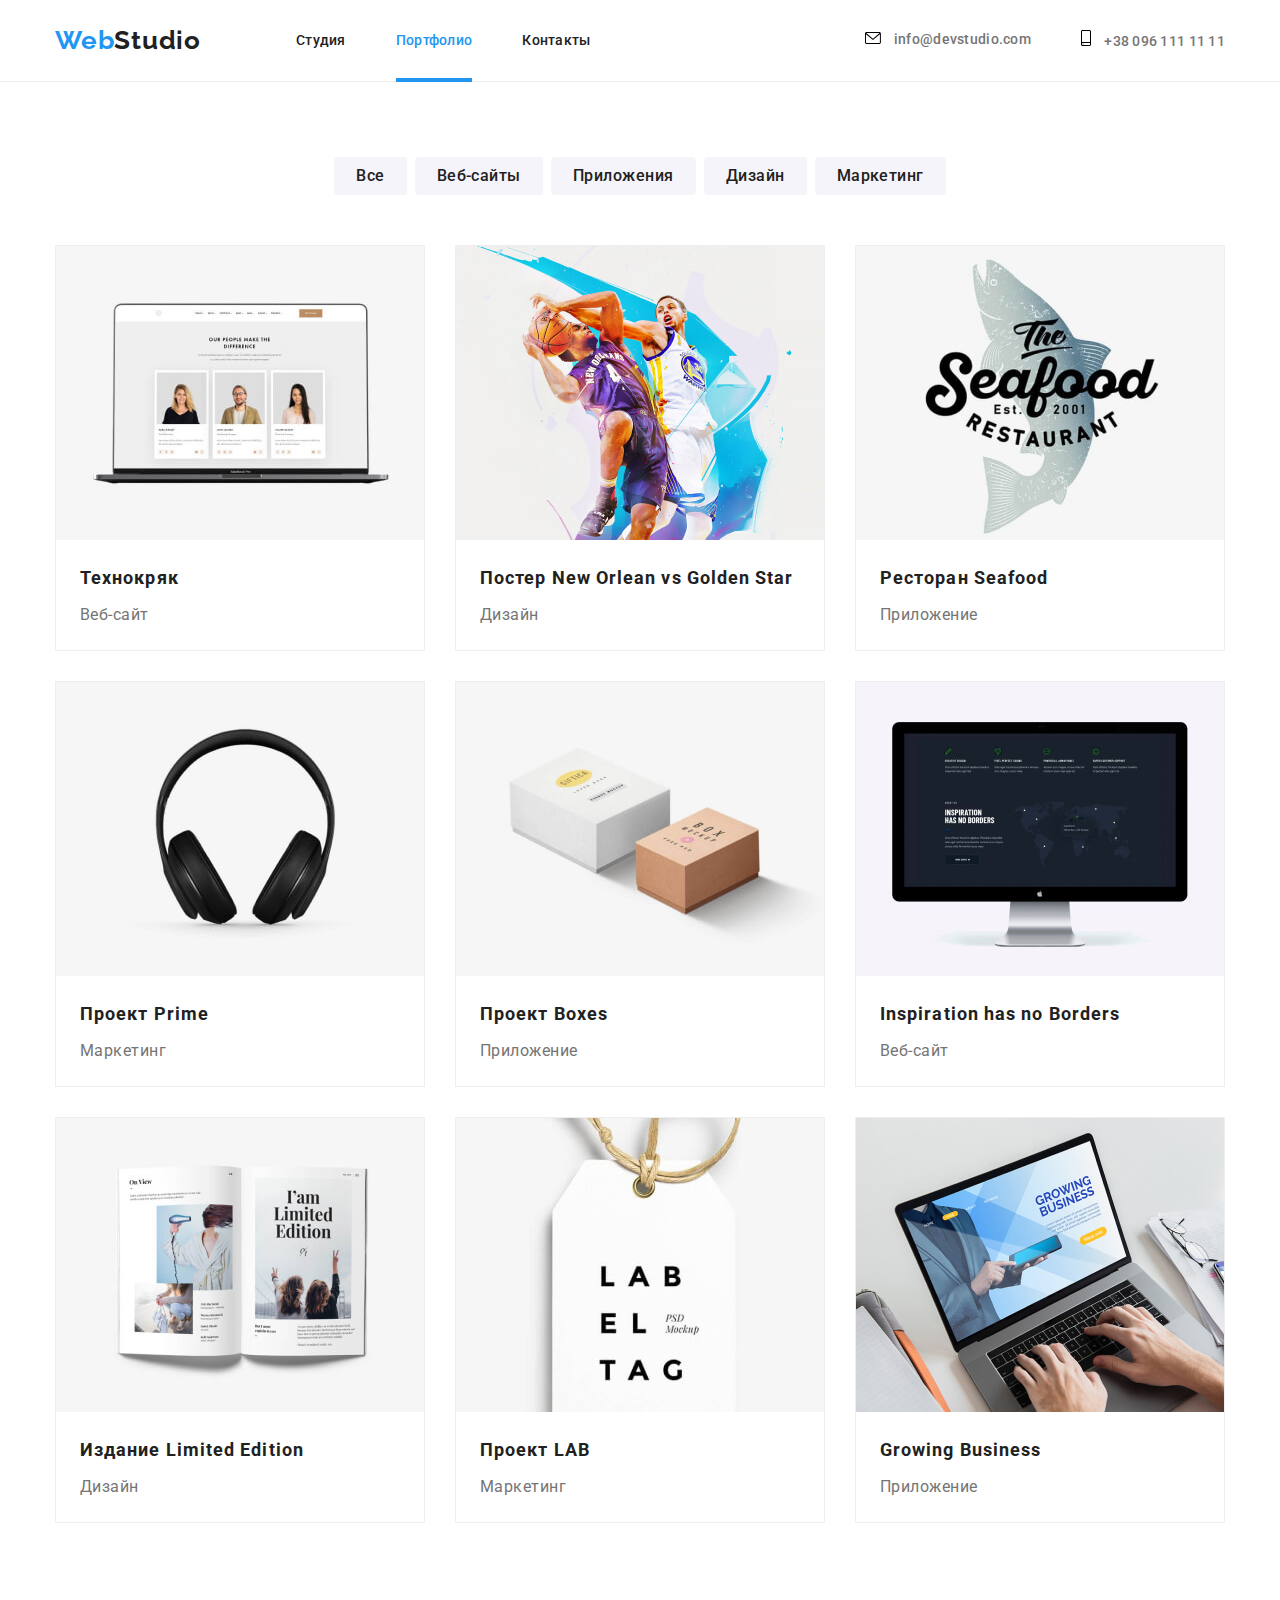
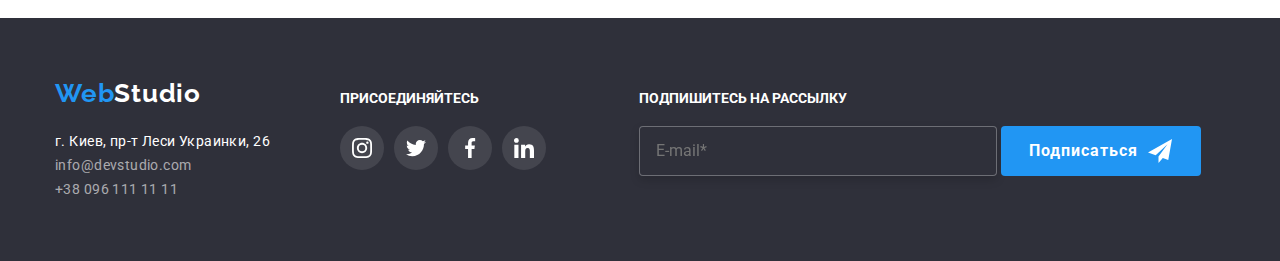
==== portfolio.html @ bbb9973c "addes all fils" ====
<!DOCTYPE html>
<html lang="ru">
  <head>
    <meta charset="UTF-8" />
    <meta name="viewport" content="width=device-width, initial-scale=1.0" />
    <title>Портфолио</title>
    <link
      rel="stylesheet"
      href="https://cdnjs.cloudflare.com/ajax/libs/modern-normalize/1.0.0/modern-normalize.css"
    />
    <link
      href="https://fonts.googleapis.com/css2?family=Raleway:wght@700&family=Roboto:wght@400;500;700;900&display=swap"
      rel="stylesheet"
    />
    <link rel="stylesheet" href="./css/portfolio.min.css" />
  </head>
  <body>
    <!-- HEADER -->
    <header class="header">
      <div class="container">
        <nav class="navigation">
          <a
            class="logo-link link"
            href="./index.html"
            aria-label="логотип WebStudio"
          >
            <span class="logo-accent-color">Web</span>Studio
          </a>
          <ul class="nav-list list">
            <li class="nav-list-items">
              <a class="nav-list-link link" href="./index.html">Студия</a>
            </li>
            <li class="nav-list-items">
              <a
                class="nav-list-link link indicator-page"
                href="./portfolio.html"
                >Портфолио</a
              >
            </li>
            <li class="nav-list-items">
              <a class="nav-list-link link" href="">Контакты</a>
            </li>
          </ul>
        </nav>
        <address class="address">
          <ul class="header-address list">
            <li class="header-address-items">
              <a
                class="header-address-link link"
                href="mailto:info@devstudio.com"
              >
                <svg class="address-icon-mail">
                  <use href="./images/sprite.svg#icon-envelope"></use>
                </svg>
                info@devstudio.com</a
              >
            </li>
            <li class="header-address-items">
              <a class="header-address-link link" href="tel:+380961111111">
                <svg class="address-icon-phone">
                  <use href="./images/sprite.svg#icon-smartphone"></use>
                </svg>
                +38 096 111 11 11</a
              >
            </li>
          </ul>
        </address>
      </div>
    </header>
    <main>
      <!--PORTFOLIO  -->
      <section class="portfolio">
        <div class="container">
          <h1 hidden>Портфолио</h1>
          <!-- LIST BUTTON -->
          <ul class="button-list">
            <li class="button-list-item list">
              <button type="button" class="portfolio-button">Все</button>
            </li>
            <li class="button-list-item list">
              <button type="button" class="portfolio-button">Веб-сайты</button>
            </li>
            <li class="button-list-item list">
              <button type="button" class="portfolio-button">Приложения</button>
            </li>
            <li class="button-list-item list">
              <button type="button" class="portfolio-button">Дизайн</button>
            </li>
            <li class="button-list-item list">
              <button type="button" class="portfolio-button">Маркетинг</button>
            </li>
          </ul>
          <!--PORTFOLIO LIST-->
          <ul class="portfolio-list">
            <li class="portfolio-list-item list">
              <a class="portfolio-list-link link" href="">
                <div class="portfolio-list-wrapper">
                  <img
                    class="portfolio-list-img"
                    src="./images/imeges-portfolio/techno-crack.jpg"
                    alt="Логотип Технокряк"
                    width="370"
                    height="294"
                  />
                  <div class="portfolio-list-overlay">
                    <p class="portfolio-list-overlay-text">
                      Технокряк это современная площадка распространения
                      коронавируса. Компании используют эту платформу для
                      цифрового шпионажа и атак на защищённые сервера
                      конкурентов.
                    </p>
                  </div>
                </div>
                <p class="portfolio-list-name">Технокряк</p>
                <p class="portfolio-list-discription">Веб-сайт</p>
              </a>
            </li>
            <li class="portfolio-list-item list">
              <a class="portfolio-list-link link" href="">
                <div class="portfolio-list-wrapper">
                  <img class="portfolio-list-img" 
                   src="./images/imeges-portfolio/poster-competition.jpg" 
                   alt="Дизайн логотипа соревнований"
                   width="370" height="294" 
                  />
                  <div class="portfolio-list-overlay">
                    <p class="portfolio-list-overlay-text">
                      Технокряк это современная площадка распространения
                      коронавируса. Компании используют эту платформу для
                      цифрового шпионажа и атак на защищённые сервера
                      конкурентов.
                    </p>
                  </div>
                </div>
                <p class="portfolio-list-name">
                  Постер <span lang="en">New Orlean vs Golden Star</span>
                </p>
                <p class="portfolio-list-discription">Дизайн</p>
              </a>
            </li>
            <li class="portfolio-list-item list">
              <a class="portfolio-list-link link" href="">
                <div class="portfolio-list-wrapper">
                <img 
                  class="portfolio-list-img" 
                  src="./images/imeges-portfolio/seafood-restaurant.jpg" 
                  alt="Логотип ресторана" 
                  width="370" height="294" 
                />
                  <div class="portfolio-list-overlay">
                    <p class="portfolio-list-overlay-text">
                      Технокряк это современная площадка распространения
                      коронавируса. Компании используют эту платформу для
                      цифрового шпионажа и атак на защищённые сервера
                      конкурентов.
                    </p>
                  </div>
                </div>
                <p class="portfolio-list-name">
                  Ресторан <span lang="en">Seafood</span>
                </p>
                <p class="portfolio-list-discription">Приложение</p>
              </a>
            </li>
            <li class="portfolio-list-item list">
              <a class="portfolio-list-link link" href="">
                <div class="portfolio-list-wrapper">
                  <img 
                    class="portfolio-list-img" 
                    src="./images/imeges-portfolio/prime-project.jpg" 
                    alt="Логотип проекта" 
                    width="370" height="294" 
                  />
                  <div class="portfolio-list-overlay">
                    <p class="portfolio-list-overlay-text">
                      Технокряк это современная площадка распространения
                      коронавируса. Компании используют эту платформу для
                      цифрового шпионажа и атак на защищённые сервера
                      конкурентов.
                    </p>
                  </div>
                </div>
                <p class="portfolio-list-name">
                  Проект <span lang="en">Prime</span>
                </p>
                <p class="portfolio-list-discription">Маркетинг</p>
              </a>
            </li>
            <li class="portfolio-list-item list">
              <a class="portfolio-list-link link" href="">
                <div class="portfolio-list-wrapper">
                  <img 
                    class="portfolio-list-img" 
                    src="./images/imeges-portfolio/boxes-project.jpg" 
                    alt="Логотип проекта" 
                    width="370"
                    height="294" 
                  />
                  <div class="portfolio-list-overlay">
                    <p class="portfolio-list-overlay-text">
                      Технокряк это современная площадка распространения
                      коронавируса. Компании используют эту платформу для
                      цифрового шпионажа и атак на защищённые сервера
                      конкурентов.
                    </p>
                  </div>
                </div>
                <p class="portfolio-list-name">
                  Проект <span lang="en">Boxes</span>
                </p>
                <p class="portfolio-list-discription">Приложение</p>
              </a>
            </li>
            <li class="portfolio-list-item list">
              <a class="portfolio-list-link link" href="">
                <div class="portfolio-list-wrapper">
                <img class="portfolio-list-img" src="./images/imeges-portfolio/inspiration-has-no-borders.jpg" alt="Скриншот сайта"
                  width="370" height="294" />
                  <div class="portfolio-list-overlay">
                    <p class="portfolio-list-overlay-text">
                      Технокряк это современная площадка распространения
                      коронавируса. Компании используют эту платформу для
                      цифрового шпионажа и атак на защищённые сервера
                      конкурентов.
                    </p>
                  </div>
                </div>

                <p class="portfolio-list-name" lang="en">
                  Inspiration has no Borders
                </p>
                <p class="portfolio-list-discription">Веб-сайт</p>
              </a>
            </li>
            <li class="portfolio-list-item list">
              <a class="portfolio-list-link link" href=""
                >
                <div class="portfolio-list-wrapper">
                <img class="portfolio-list-img" src="./images/imeges-portfolio/edition.jpg" alt="Фотография журнала" width="370"
                  height="294" />
                  <div class="portfolio-list-overlay">
                    <p class="portfolio-list-overlay-text">
                      Технокряк это современная площадка распространения
                      коронавируса. Компании используют эту платформу для
                      цифрового шпионажа и атак на защищённые сервера
                      конкурентов.
                    </p>
                  </div>
                </div>

                <p class="portfolio-list-name">
                  Издание <span lang="en">Limited Edition</span>
                </p>
                <p class="portfolio-list-discription">Дизайн</p>
              </a>
            </li>
            <li class="portfolio-list-item list">
              <a class="portfolio-list-link link" href="">
                <div class="portfolio-list-wrapper">
                <img class="portfolio-list-img" src="./images/imeges-portfolio/lab-project.jpg" alt="Логотип проекта" width="370"
                  height="294" />
                  <div class="portfolio-list-overlay">
                    <p class="portfolio-list-overlay-text">
                      Технокряк это современная площадка распространения
                      коронавируса. Компании используют эту платформу для
                      цифрового шпионажа и атак на защищённые сервера
                      конкурентов.
                    </p>
                  </div>
                </div>

                <p class="portfolio-list-name">
                  Проект <span lang="en">LAB</span>
                </p>
                <p class="portfolio-list-discription">Маркетинг</p>
              </a>
            </li>
            <li class="portfolio-list-item list">
              <a class="portfolio-list-link link" href="" >
                <div class="portfolio-list-wrapper">
                  <img 
                    class="portfolio-list-img" 
                    src="./images/imeges-portfolio/growing-business.jpg" 
                    alt="Фото работающего приложения" 
                    width="370" height="294" 
                  />
                  <div class="portfolio-list-overlay">
                    <p class="portfolio-list-overlay-text">
                      Технокряк это современная площадка распространения
                      коронавируса. Компании используют эту платформу для
                      цифрового шпионажа и атак на защищённые сервера
                      конкурентов.
                    </p>
                  </div>
                </div>
                <p class="portfolio-list-name" lang="en">Growing Business</p>
                <p class="portfolio-list-discription">Приложение</p>
              </a>
            </li>
          </ul>
        </div>
      </section>
    </main>
    <!-- FOOTER -->
    <footer class="footer">
      <div class="container">
        <div class="container-footer-address">
          <a
            class="logo-link link"
            href="./index.html"
            aria-label="логотип WebStudio"
          >
            <span class="logo-accent-color">Web</span
            ><span class="logo-color-footer">Studio</span>
          </a>
          <address>
            <ul class="address-list">
              <li class="address-list-item list">
                <a
                  class="address-link link address"
                  href="https://goo.gl/maps/TQZVLMnsYU85SmnA6"
                  target="_blank"
                  >г. Киев, пр-т Леси Украинки, 26</a
                >
              </li>
              <li class="address-list-item list">
                <a
                  class="address-link link contacts"
                  href="mailto:info@devstudio.com"
                  >info@devstudio.com</a
                >
              </li>
              <li class="address-list-item list">
                <a class="address-link link contacts" href="tel:+380961111111"
                  >+38 096 111 11 11</a
                >
              </li>
            </ul>
          </address>
        </div>
        <div class="container-social-link">
          <p>присоединяйтесь</p>
          <ul class="social-list list">
            <li class="social-list-item">
              <a class="social-list-link" href="">
                <svg class="social-list-svg">
                  <use href="./images/sprite.svg#icon-instagram"></use>
                </svg>
              </a>
            </li>
            <li class="social-list-item">
              <a class="social-list-link" href="">
                <svg class="social-list-svg">
                  <use href="./images/sprite.svg#icon-twitter"></use>
                </svg>
              </a>
            </li>
            <li class="social-list-item">
              <a class="social-list-link" href="">
                <svg class="social-list-svg">
                  <use href="./images/sprite.svg#icon-facebook"></use>
                </svg>
              </a>
            </li>
            <li class="social-list-item">
              <a class="social-list-link" href="">
                <svg class="social-list-svg">
                  <use href="./images/sprite.svg#icon-linkedin"></use>
                </svg>
              </a>
            </li>
          </ul>
        </div>
                <div class="subscription-container">
                  <p>Подпишитесь на рассылку</p>
                  <form action="#" class="form-subscription">
                    <input type="email" name="user-mail" class="contact-form-input" placeholder="E-mail*" required>
                    <button type="submit" class="submit-btn">
                      Подписаться
                      <svg class="submit-btn-svg">
                        <use href="./images/sprite.svg#icon-send"></use>
                      </svg>
                    </button>
                  </form>
                </div>
      </div>
    </footer>
  </body>
</html>
---- css/portfolio.min.css ----
.visually-hidden{position:absolute !important;clip:rect(1px 1px 1px 1px);clip:rect(1px, 1px, 1px, 1px);padding:0 !important;border:0 !important;height:1px !important;width:1px !important;overflow:hidden}body{font-family:"Roboto",sans-serif;font-style:normal;font-weight:400}*,*::before,*::after{margin:0;padding:0}.list{list-style:none}.link{text-decoration:none;font-style:normal}img{display:block}.container{width:1200px;padding:0 15px;margin:0 auto}.portfolio{padding-top:75px;padding-bottom:95px}.title{font-style:normal;font-weight:700;font-size:36px;line-height:1.167;text-align:center;letter-spacing:0.03em;color:#212121 1}.logo-link{margin-right:95px;font-family:"Raleway",sans-serif;font-style:normal;font-weight:700;font-size:26px;line-height:1.192;letter-spacing:0.03em;color:#212121}.logo-accent-color{color:#2196f3}.social-list{display:flex;justify-content:center}.social-list-link{display:flex;align-items:center;justify-content:center;width:44px;height:44px;border-radius:50%;transition:all 250ms cubic-bezier(0.4, 0, 0.2, 1)}.social-list-svg{width:20px;height:20px;transition:all 250ms cubic-bezier(0.4, 0, 0.2, 1)}.social-list-link:hover,.social-list-link:focus{background-color:#2196f3}.social-list-link:hover .social-list-svg,.social-list-link:focus .social-list-svg{fill:#ffffff}.social-list-item:not(:last-child){margin-right:10px}.social-list-link{background-color:#ffffff;transition:all 250ms cubic-bezier(0.4, 0, 0.2, 1)}.social-list-svg{fill:#afb1b8;transition:all 250ms cubic-bezier(0.4, 0, 0.2, 1)}.container-social-link .social-list-link{background-color:rgba(255,255,255,0.1);transition:all 250ms cubic-bezier(0.4, 0, 0.2, 1)}.container-social-link .social-list-svg{fill:#ffffff;transition:all 250ms cubic-bezier(0.4, 0, 0.2, 1)}.container-social-link .social-list-link:hover,.container-social-link .social-list-link:focus{background-color:#2196f3}.button-list{display:flex;justify-content:center;margin-bottom:50px}.button-list-item:not(:last-child){margin-right:8px}.portfolio-button{padding:6px 22px;border-radius:4px;border:0;font-weight:500;font-size:16px;line-height:1.625;text-align:center;letter-spacing:0.03em;color:#212121;background-color:#f5f4fa;transition:all 250ms cubic-bezier(0.4, 0, 0.2, 1)}.portfolio-button:hover,.portfolio-button:active,.portfolio-button:focus{color:#fff;background-color:#2196f3}.header{border-bottom:1px solid #ececec;padding:25px 0}.header .container{display:flex;align-items:center}.header-address{display:flex}.header .container .address{margin-left:auto}.header-address-link{font-weight:500;font-size:14px;line-height:1.143;letter-spacing:0.02em;color:#757575;transition:color 250ms cubic-bezier(0.4, 0, 0.2, 1)}.header-address-items:not(:last-child){margin-right:50px}.header-address-link:hover,.header-address-link:active,.header-address-link:focus{color:#2196f3}.header-address-link:hover,.header-address-link:active,.header-address-link:focus .address-icon-mail,.header-address-link:focus .address-icon-phone{fill:#2196f3}.navigation{display:flex;align-items:center}.nav-list{display:flex}.nav-list-link{font-weight:500;font-size:14px;line-height:1.143;letter-spacing:0.02em;color:#212121;transition:color 250ms cubic-bezier(0.4, 0, 0.2, 1)}.nav-list-items:not(:last-child){margin-right:50px}.nav-list-link:hover,.nav-list-link:active,.nav-list-link:focus{color:#2196f3}.indicator-page{color:#2196f3;position:relative}.indicator-page::after{position:absolute;display:block;content:'';min-width:100%;height:4px;background-color:#2196f3;margin-top:28px}.address-icon-mail{margin-right:10px;width:16px;height:12px;color:#757575;transition:color 250ms cubic-bezier(0.4, 0, 0.2, 1)}.address-icon-phone{margin-right:10px;width:10px;height:16px;color:#757575;transition:color 250ms cubic-bezier(0.4, 0, 0.2, 1)}.footer{padding-top:60px;padding-bottom:60px;background-color:#2f303a}.footer .container .logo-link{margin-right:0}.footer .container{display:flex}.address{color:#fff}.address-list{margin-top:20px}.address-list-item{font-size:14px;line-height:24px;letter-spacing:0.03em}.contacts{color:rgba(255,255,255,0.6)}.logo-color-footer{color:#fff}.container-social-link{margin-left:70px}.container-social-link p,.subscription-container p{margin-bottom:20px;margin-top:12px;font-weight:700;font-size:14px;line-height:16px;letter-spacing:1.143;text-transform:uppercase;color:#fff}.subscription-container{margin-left:93px}.contact-form-input{width:358px;height:50px;padding-left:16px;color:#fff;border:1px solid rgba(255,255,255,0.3);background-color:#2f303a;box-sizing:border-box;filter:drop-shadow(0px 4px 4px rgba(0,0,0,0.15));border-radius:4px}.submit-btn{position:relative;width:200px;height:50px;border-radius:4px;border:0px solid #2196f3;font-weight:700;font-size:16px;line-height:1.875;text-align:left;padding-left:28px;letter-spacing:0.06em;color:#fff;background-color:#2196f3;cursor:pointer}.submit-btn-svg{position:absolute;top:50%;transform:translateY(-50%);margin-left:10px;fill:#ffffff;width:24px;height:24px}.portfolio-list{display:flex;flex-wrap:wrap}.portfolio-list-item{border:1px solid #eeeeee;width:370px;transition:all 250ms cubic-bezier(0.4, 0, 0.2, 1)}.portfolio-list-item:hover{box-shadow:0px 1px 1px rgba(0,0,0,0.12),0px 4px 4px rgba(0,0,0,0.06),1px 4px 6px rgba(0,0,0,0.16)}.portfolio-list-item:not(:nth-child(3n)){margin-right:30px}.portfolio-list-item:not(:nth-last-child(-n+3)){margin-bottom:30px}.portfolio-list-name{padding-top:20px;padding-bottom:4px;padding-left:24px;padding-right:24px;font-weight:700;font-size:18px;line-height:2;letter-spacing:0.06em;color:#212121}.portfolio-list-discription{padding-bottom:20px;padding-left:24px;padding-right:24px;font-size:16px;line-height:1.875;letter-spacing:0.03em;color:#757575}.portfolio-list-wrapper{position:relative;overflow:hidden}.portfolio-list-overlay{position:absolute;top:0;left:0;display:flex;align-items:center;width:100%;height:100%;padding:0 24px;background:rgba(33,150,243,0.9);transform:translateY(100%);transition:all 250ms cubic-bezier(0.4, 0, 0.2, 1)}.portfolio-list-overlay-text{font-size:18px;line-height:28px;letter-spacing:1.556;color:#fff}.portfolio-list-item:hover .portfolio-list-overlay,.portfolio-list-link:focus .portfolio-list-overlay{transform:translateX(0%)}
/*# sourceMappingURL=portfolio.min.css.map */
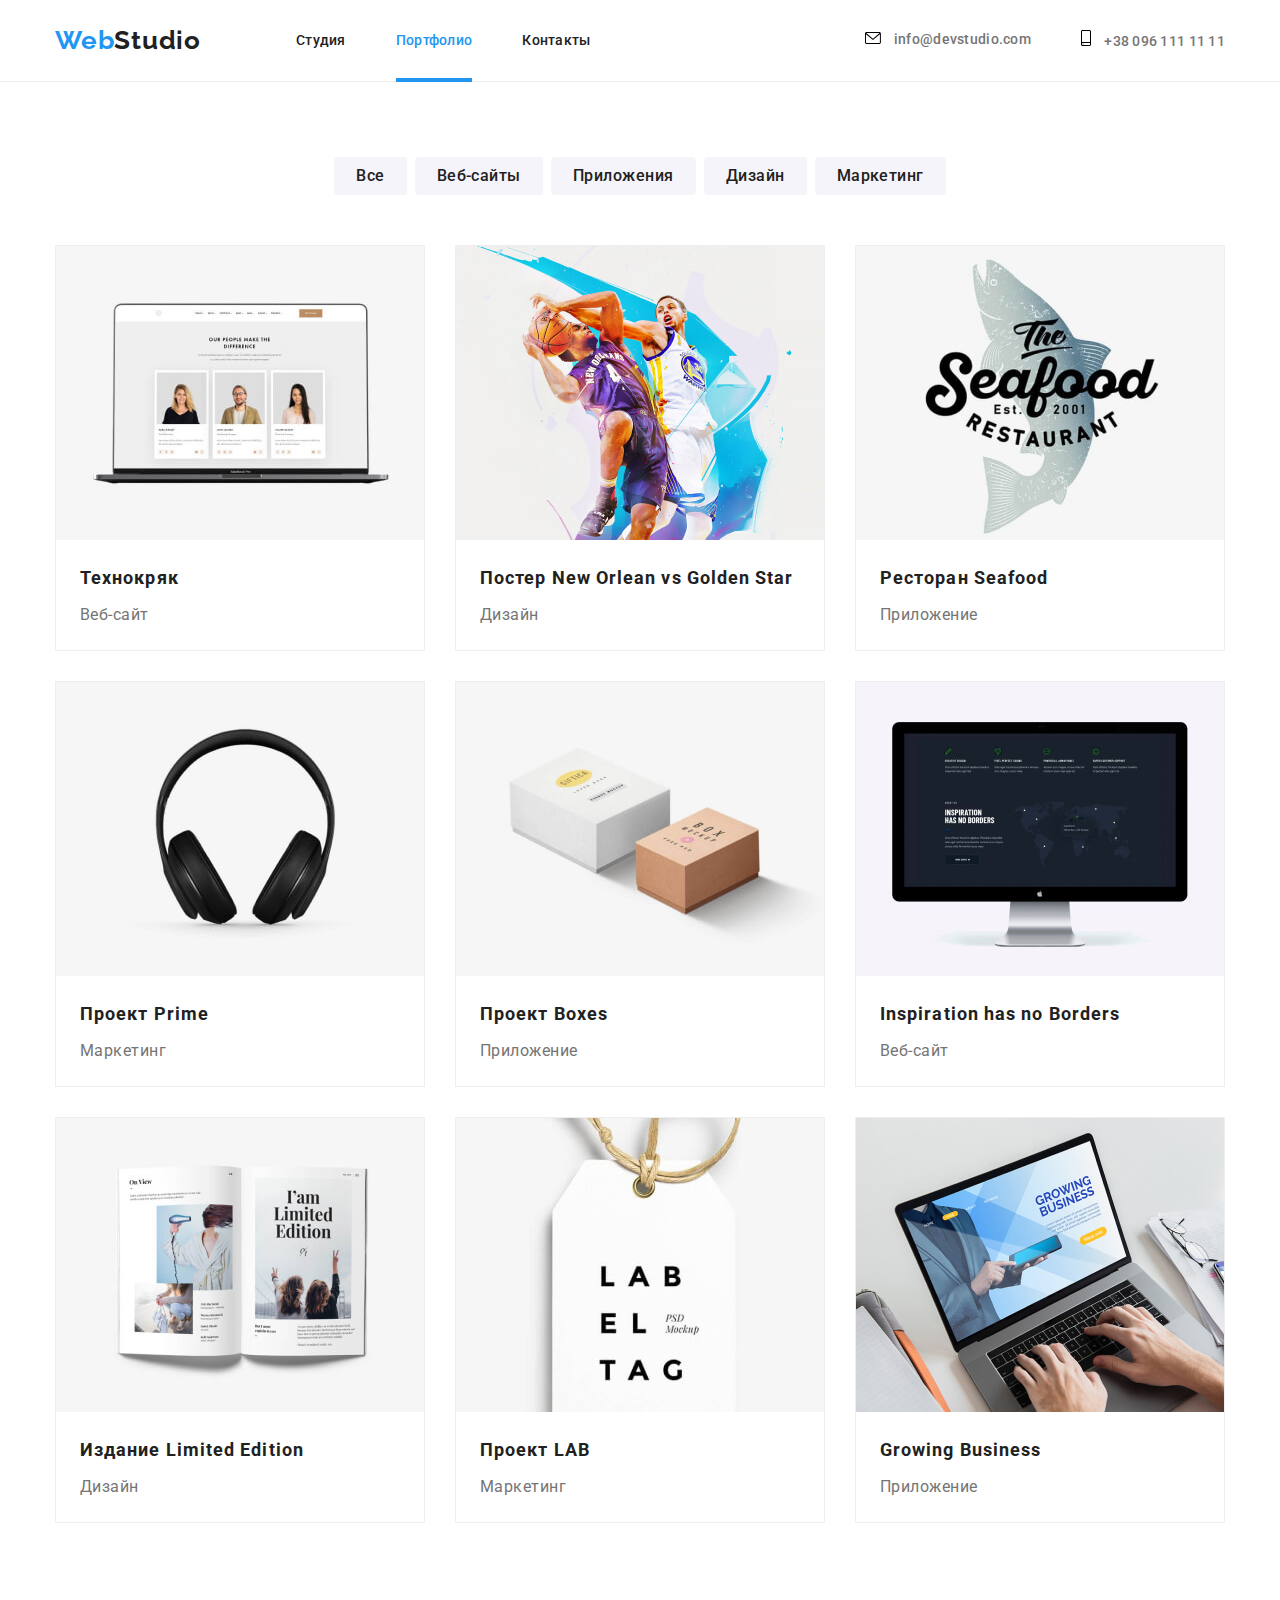
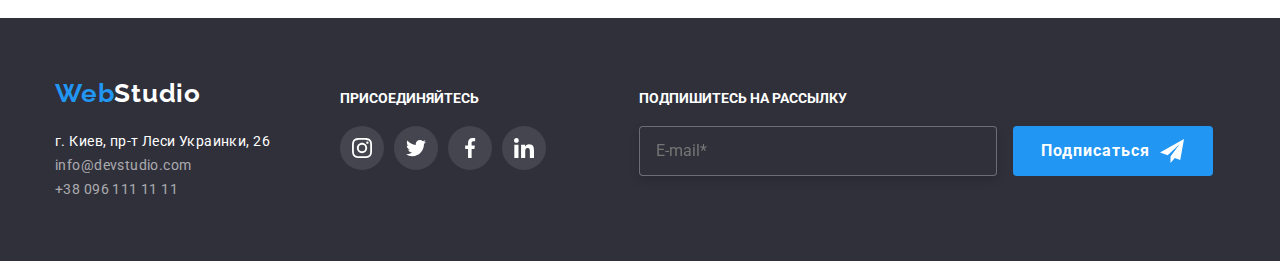
==== commit 4d64f941: "addes new media for index pages" ====
--- a/portfolio.html
+++ b/portfolio.html
@@ -302,88 +302,75 @@
       </section>
     </main>
     <!-- FOOTER -->
-    <footer class="footer">
-      <div class="container">
-        <div class="container-footer-address">
-          <a
-            class="logo-link link"
-            href="./index.html"
-            aria-label="логотип WebStudio"
-          >
-            <span class="logo-accent-color">Web</span
-            ><span class="logo-color-footer">Studio</span>
-          </a>
-          <address>
-            <ul class="address-list">
-              <li class="address-list-item list">
-                <a
-                  class="address-link link address"
-                  href="https://goo.gl/maps/TQZVLMnsYU85SmnA6"
-                  target="_blank"
-                  >г. Киев, пр-т Леси Украинки, 26</a
-                >
-              </li>
-              <li class="address-list-item list">
-                <a
-                  class="address-link link contacts"
-                  href="mailto:info@devstudio.com"
-                  >info@devstudio.com</a
-                >
-              </li>
-              <li class="address-list-item list">
-                <a class="address-link link contacts" href="tel:+380961111111"
-                  >+38 096 111 11 11</a
-                >
-              </li>
-            </ul>
-          </address>
-        </div>
-        <div class="container-social-link">
-          <p>присоединяйтесь</p>
-          <ul class="social-list list">
-            <li class="social-list-item">
-              <a class="social-list-link" href="">
-                <svg class="social-list-svg">
-                  <use href="./images/sprite.svg#icon-instagram"></use>
-                </svg>
-              </a>
-            </li>
-            <li class="social-list-item">
-              <a class="social-list-link" href="">
-                <svg class="social-list-svg">
-                  <use href="./images/sprite.svg#icon-twitter"></use>
-                </svg>
-              </a>
-            </li>
-            <li class="social-list-item">
-              <a class="social-list-link" href="">
-                <svg class="social-list-svg">
-                  <use href="./images/sprite.svg#icon-facebook"></use>
-                </svg>
-              </a>
-            </li>
-            <li class="social-list-item">
-              <a class="social-list-link" href="">
-                <svg class="social-list-svg">
-                  <use href="./images/sprite.svg#icon-linkedin"></use>
-                </svg>
-              </a>
-            </li>
-          </ul>
-        </div>
-                <div class="subscription-container">
-                  <p>Подпишитесь на рассылку</p>
-                  <form action="#" class="form-subscription">
-                    <input type="email" name="user-mail" class="contact-form-input" placeholder="E-mail*" required>
-                    <button type="submit" class="submit-btn">
-                      Подписаться
-                      <svg class="submit-btn-svg">
-                        <use href="./images/sprite.svg#icon-send"></use>
-                      </svg>
-                    </button>
-                  </form>
-                </div>
+<footer class="footer">
+  <div class="container">
+    <div class="footer-tablet-conteiner">
+      <div class="container-footer-address">
+        <a class="logo-link link" href="./index.html" aria-label="логотип WebStudio">
+          <span class="logo-accent-color">Web</span><span class="logo-color-footer">Studio</span>
+        </a>
+        <address>
+          <ul class="address-list">
+            <li class="address-list-item list">
+              <a class="address-link link address" href="https://goo.gl/maps/TQZVLMnsYU85SmnA6" target="_blank">г. Киев,
+                пр-т Леси Украинки, 26</a>
+            </li>
+            <li class="address-list-item list">
+              <a class="address-link link contacts" href="mailto:info@devstudio.com">info@devstudio.com</a>
+            </li>
+            <li class="address-list-item list">
+              <a class="address-link link contacts" href="tel:+380961111111">+38 096 111 11 11</a>
+            </li>
+          </ul>
+        </address>
       </div>
-    </footer>
+      <div class="container-social-link">
+        <p>присоединяйтесь</p>
+        <ul class="social-list list">
+          <li class="social-list-item">
+            <a class="social-list-link" href="">
+              <svg class="social-list-svg">
+                <use href="./images/sprite.svg#icon-instagram"></use>
+              </svg>
+            </a>
+          </li>
+          <li class="social-list-item">
+            <a class="social-list-link" href="">
+              <svg class="social-list-svg">
+                <use href="./images/sprite.svg#icon-twitter"></use>
+              </svg>
+            </a>
+          </li>
+          <li class="social-list-item">
+            <a class="social-list-link" href="">
+              <svg class="social-list-svg">
+                <use href="./images/sprite.svg#icon-facebook"></use>
+              </svg>
+            </a>
+          </li>
+          <li class="social-list-item">
+            <a class="social-list-link" href="">
+              <svg class="social-list-svg">
+                <use href="./images/sprite.svg#icon-linkedin"></use>
+              </svg>
+            </a>
+          </li>
+        </ul>
+      </div>
+    </div>
+    <div class="subscription-container">
+      <p>Подпишитесь на рассылку</p>
+      <form action="#" class="form-subscription">
+        <input type="email" name="user-mail" class="contact-form-input" placeholder="E-mail*" required>
+        <button type="submit" class="submit-btn">
+          Подписаться
+          <svg class="submit-btn-svg">
+            <use href="./images/sprite.svg#icon-send"></use>
+          </svg>
+        </button>
+      </form>
+    </div>
+  </div>
+</footer>
   </body>
 </html>
--- a/css/portfolio.min.css
+++ b/css/portfolio.min.css
@@ -1,2 +1,2 @@
-.visually-hidden{position:absolute !important;clip:rect(1px 1px 1px 1px);clip:rect(1px, 1px, 1px, 1px);padding:0 !important;border:0 !important;height:1px !important;width:1px !important;overflow:hidden}body{font-family:"Roboto",sans-serif;font-style:normal;font-weight:400}*,*::before,*::after{margin:0;padding:0}.list{list-style:none}.link{text-decoration:none;font-style:normal}img{display:block}.container{width:1200px;padding:0 15px;margin:0 auto}.portfolio{padding-top:75px;padding-bottom:95px}.title{font-style:normal;font-weight:700;font-size:36px;line-height:1.167;text-align:center;letter-spacing:0.03em;color:#212121 1}.logo-link{margin-right:95px;font-family:"Raleway",sans-serif;font-style:normal;font-weight:700;font-size:26px;line-height:1.192;letter-spacing:0.03em;color:#212121}.logo-accent-color{color:#2196f3}.social-list{display:flex;justify-content:center}.social-list-link{display:flex;align-items:center;justify-content:center;width:44px;height:44px;border-radius:50%;transition:all 250ms cubic-bezier(0.4, 0, 0.2, 1)}.social-list-svg{width:20px;height:20px;transition:all 250ms cubic-bezier(0.4, 0, 0.2, 1)}.social-list-link:hover,.social-list-link:focus{background-color:#2196f3}.social-list-link:hover .social-list-svg,.social-list-link:focus .social-list-svg{fill:#ffffff}.social-list-item:not(:last-child){margin-right:10px}.social-list-link{background-color:#ffffff;transition:all 250ms cubic-bezier(0.4, 0, 0.2, 1)}.social-list-svg{fill:#afb1b8;transition:all 250ms cubic-bezier(0.4, 0, 0.2, 1)}.container-social-link .social-list-link{background-color:rgba(255,255,255,0.1);transition:all 250ms cubic-bezier(0.4, 0, 0.2, 1)}.container-social-link .social-list-svg{fill:#ffffff;transition:all 250ms cubic-bezier(0.4, 0, 0.2, 1)}.container-social-link .social-list-link:hover,.container-social-link .social-list-link:focus{background-color:#2196f3}.button-list{display:flex;justify-content:center;margin-bottom:50px}.button-list-item:not(:last-child){margin-right:8px}.portfolio-button{padding:6px 22px;border-radius:4px;border:0;font-weight:500;font-size:16px;line-height:1.625;text-align:center;letter-spacing:0.03em;color:#212121;background-color:#f5f4fa;transition:all 250ms cubic-bezier(0.4, 0, 0.2, 1)}.portfolio-button:hover,.portfolio-button:active,.portfolio-button:focus{color:#fff;background-color:#2196f3}.header{border-bottom:1px solid #ececec;padding:25px 0}.header .container{display:flex;align-items:center}.header-address{display:flex}.header .container .address{margin-left:auto}.header-address-link{font-weight:500;font-size:14px;line-height:1.143;letter-spacing:0.02em;color:#757575;transition:color 250ms cubic-bezier(0.4, 0, 0.2, 1)}.header-address-items:not(:last-child){margin-right:50px}.header-address-link:hover,.header-address-link:active,.header-address-link:focus{color:#2196f3}.header-address-link:hover,.header-address-link:active,.header-address-link:focus .address-icon-mail,.header-address-link:focus .address-icon-phone{fill:#2196f3}.navigation{display:flex;align-items:center}.nav-list{display:flex}.nav-list-link{font-weight:500;font-size:14px;line-height:1.143;letter-spacing:0.02em;color:#212121;transition:color 250ms cubic-bezier(0.4, 0, 0.2, 1)}.nav-list-items:not(:last-child){margin-right:50px}.nav-list-link:hover,.nav-list-link:active,.nav-list-link:focus{color:#2196f3}.indicator-page{color:#2196f3;position:relative}.indicator-page::after{position:absolute;display:block;content:'';min-width:100%;height:4px;background-color:#2196f3;margin-top:28px}.address-icon-mail{margin-right:10px;width:16px;height:12px;color:#757575;transition:color 250ms cubic-bezier(0.4, 0, 0.2, 1)}.address-icon-phone{margin-right:10px;width:10px;height:16px;color:#757575;transition:color 250ms cubic-bezier(0.4, 0, 0.2, 1)}.footer{padding-top:60px;padding-bottom:60px;background-color:#2f303a}.footer .container .logo-link{margin-right:0}.footer .container{display:flex}.address{color:#fff}.address-list{margin-top:20px}.address-list-item{font-size:14px;line-height:24px;letter-spacing:0.03em}.contacts{color:rgba(255,255,255,0.6)}.logo-color-footer{color:#fff}.container-social-link{margin-left:70px}.container-social-link p,.subscription-container p{margin-bottom:20px;margin-top:12px;font-weight:700;font-size:14px;line-height:16px;letter-spacing:1.143;text-transform:uppercase;color:#fff}.subscription-container{margin-left:93px}.contact-form-input{width:358px;height:50px;padding-left:16px;color:#fff;border:1px solid rgba(255,255,255,0.3);background-color:#2f303a;box-sizing:border-box;filter:drop-shadow(0px 4px 4px rgba(0,0,0,0.15));border-radius:4px}.submit-btn{position:relative;width:200px;height:50px;border-radius:4px;border:0px solid #2196f3;font-weight:700;font-size:16px;line-height:1.875;text-align:left;padding-left:28px;letter-spacing:0.06em;color:#fff;background-color:#2196f3;cursor:pointer}.submit-btn-svg{position:absolute;top:50%;transform:translateY(-50%);margin-left:10px;fill:#ffffff;width:24px;height:24px}.portfolio-list{display:flex;flex-wrap:wrap}.portfolio-list-item{border:1px solid #eeeeee;width:370px;transition:all 250ms cubic-bezier(0.4, 0, 0.2, 1)}.portfolio-list-item:hover{box-shadow:0px 1px 1px rgba(0,0,0,0.12),0px 4px 4px rgba(0,0,0,0.06),1px 4px 6px rgba(0,0,0,0.16)}.portfolio-list-item:not(:nth-child(3n)){margin-right:30px}.portfolio-list-item:not(:nth-last-child(-n+3)){margin-bottom:30px}.portfolio-list-name{padding-top:20px;padding-bottom:4px;padding-left:24px;padding-right:24px;font-weight:700;font-size:18px;line-height:2;letter-spacing:0.06em;color:#212121}.portfolio-list-discription{padding-bottom:20px;padding-left:24px;padding-right:24px;font-size:16px;line-height:1.875;letter-spacing:0.03em;color:#757575}.portfolio-list-wrapper{position:relative;overflow:hidden}.portfolio-list-overlay{position:absolute;top:0;left:0;display:flex;align-items:center;width:100%;height:100%;padding:0 24px;background:rgba(33,150,243,0.9);transform:translateY(100%);transition:all 250ms cubic-bezier(0.4, 0, 0.2, 1)}.portfolio-list-overlay-text{font-size:18px;line-height:28px;letter-spacing:1.556;color:#fff}.portfolio-list-item:hover .portfolio-list-overlay,.portfolio-list-link:focus .portfolio-list-overlay{transform:translateX(0%)}
+.visually-hidden{position:absolute !important;clip:rect(1px 1px 1px 1px);clip:rect(1px, 1px, 1px, 1px);padding:0 !important;border:0 !important;height:1px !important;width:1px !important;overflow:hidden}body{font-family:"Roboto",sans-serif;font-style:normal;font-weight:400}*,*::before,*::after{margin:0;padding:0}.list{list-style:none}.link{text-decoration:none;font-style:normal}img{display:block}.container{padding:0 15px}@media screen and (min-width: 480px){.container{width:480px;margin:0 auto}.clients .container .list:nth-child(2n){margin-right:-30px}}@media screen and (min-width: 768px){.container{width:768px}.our-advantages .container .list{display:flex;flex-wrap:wrap}.our-advantages .container .list:nth-child(2n){margin-right:-30px}.about-us .container .about-us-list{display:flex;flex-wrap:wrap}.clients .container .list:nth-child(2n){margin-right:0}}@media screen and (min-width: 1200px){.container{width:1200px}.footer .container{display:flex}.our-advantages .container .list:last-child{margin-right:-30px}.about-us .container .about-us-list{display:flex;justify-content:space-between}}.portfolio{padding-top:75px;padding-bottom:95px}.title{font-style:normal;font-weight:700;font-size:28px;line-height:1.167;text-align:center;letter-spacing:0.03em;color:#212121 1}@media screen and (min-width: 1200px){.title{font-size:36px}}.logo-link{margin-right:95px;font-family:"Raleway",sans-serif;font-style:normal;font-weight:700;font-size:26px;line-height:1.192;letter-spacing:0.03em;color:#212121}.logo-accent-color{color:#2196f3}.social-list{display:flex;justify-content:center}.social-list-link{display:flex;align-items:center;justify-content:center;width:44px;height:44px;border-radius:50%;transition:all 250ms cubic-bezier(0.4, 0, 0.2, 1)}.social-list-svg{width:20px;height:20px;transition:all 250ms cubic-bezier(0.4, 0, 0.2, 1)}.social-list-link:hover,.social-list-link:focus{background-color:#2196f3}.social-list-link:hover .social-list-svg,.social-list-link:focus .social-list-svg{fill:#ffffff}.social-list-item:not(:last-child){margin-right:10px}.social-list-link{background-color:#ffffff;transition:all 250ms cubic-bezier(0.4, 0, 0.2, 1)}.social-list-svg{fill:#afb1b8;transition:all 250ms cubic-bezier(0.4, 0, 0.2, 1)}.container-social-link .social-list-link{background-color:rgba(255,255,255,0.1);transition:all 250ms cubic-bezier(0.4, 0, 0.2, 1)}.container-social-link .social-list-svg{fill:#ffffff;transition:all 250ms cubic-bezier(0.4, 0, 0.2, 1)}.container-social-link .social-list-link:hover,.container-social-link .social-list-link:focus{background-color:#2196f3}.button-list{display:flex;justify-content:center;margin-bottom:50px}.button-list-item:not(:last-child){margin-right:8px}.portfolio-button{padding:6px 22px;border-radius:4px;border:0;font-weight:500;font-size:16px;line-height:1.625;text-align:center;letter-spacing:0.03em;color:#212121;background-color:#f5f4fa;transition:all 250ms cubic-bezier(0.4, 0, 0.2, 1)}.portfolio-button:hover,.portfolio-button:active,.portfolio-button:focus{color:#fff;background-color:#2196f3}.header{border-bottom:1px solid #ececec;padding:25px 0}.header .container{display:flex;align-items:center}.header-address{display:flex}.header .container .address{margin-left:auto}.header-address-link{font-weight:500;font-size:14px;line-height:1.143;letter-spacing:0.02em;color:#757575;transition:color 250ms cubic-bezier(0.4, 0, 0.2, 1)}.header-address-items:not(:last-child){margin-right:50px}.header-address-link:hover,.header-address-link:active,.header-address-link:focus{color:#2196f3}.header-address-link:hover,.header-address-link:active,.header-address-link:focus .address-icon-mail,.header-address-link:focus .address-icon-phone{fill:#2196f3}.navigation{display:flex;align-items:center}.nav-list{display:flex}.nav-list-link{font-weight:500;font-size:14px;line-height:1.143;letter-spacing:0.02em;color:#212121;transition:color 250ms cubic-bezier(0.4, 0, 0.2, 1)}.nav-list-items:not(:last-child){margin-right:50px}.nav-list-link:hover,.nav-list-link:active,.nav-list-link:focus{color:#2196f3}.indicator-page{color:#2196f3;position:relative}.indicator-page::after{position:absolute;display:block;content:'';min-width:100%;height:4px;background-color:#2196f3;margin-top:28px}.address-icon-mail{margin-right:10px;width:16px;height:12px;color:#757575;transition:color 250ms cubic-bezier(0.4, 0, 0.2, 1)}.address-icon-phone{margin-right:10px;width:10px;height:16px;color:#757575;transition:color 250ms cubic-bezier(0.4, 0, 0.2, 1)}.footer{padding-top:60px;padding-bottom:60px;background-color:#2f303a}.footer .container .logo-link{margin-right:0}.container-footer-address,.container-social-link,.subscription-container{text-align:center}.container-social-link{margin:60px 0}.address{color:#fff}.address-list{margin-top:20px}.address-list-item{font-size:14px;line-height:24px;letter-spacing:0.03em}.contacts{color:rgba(255,255,255,0.6)}.logo-color-footer{color:#fff}.container-social-link p,.subscription-container p{margin-bottom:20px;margin-top:12px;font-weight:700;font-size:14px;line-height:16px;letter-spacing:1.143;text-transform:uppercase;color:#fff}.contact-form-input{margin-bottom:20px;width:100%;height:50px;padding-left:16px;color:#fff;border:1px solid rgba(255,255,255,0.3);background-color:#2f303a;box-sizing:border-box;filter:drop-shadow(0px 4px 4px rgba(0,0,0,0.15));border-radius:4px}.submit-btn{position:relative;width:200px;height:50px;border-radius:4px;border:0px solid #2196f3;font-weight:700;font-size:16px;line-height:1.875;text-align:left;padding-left:28px;letter-spacing:0.06em;color:#fff;background-color:#2196f3;cursor:pointer}.submit-btn-svg{position:absolute;top:50%;transform:translateY(-50%);margin-left:10px;fill:#ffffff;width:24px;height:24px}@media screen and (min-width: 786px){.footer-tablet-conteiner{display:flex;justify-content:space-around}.container-social-link{margin:0px 0}.contact-form-input{width:450px}.submit-btn{display:block;margin:0 auto}}@media screen and (min-width: 1200px){.container-social-link{margin-left:70px}.container-footer-address,.container-social-link,.subscription-container{text-align:left}.subscription-container{margin-left:93px}.submit-btn{display:inline;margin-left:12px}.contact-form-input{width:358px}}.portfolio-list{display:flex;flex-wrap:wrap}.portfolio-list-item{border:1px solid #eeeeee;width:370px;transition:all 250ms cubic-bezier(0.4, 0, 0.2, 1)}.portfolio-list-item:hover{box-shadow:0px 1px 1px rgba(0,0,0,0.12),0px 4px 4px rgba(0,0,0,0.06),1px 4px 6px rgba(0,0,0,0.16)}.portfolio-list-item:not(:nth-child(3n)){margin-right:30px}.portfolio-list-item:not(:nth-last-child(-n+3)){margin-bottom:30px}.portfolio-list-name{padding-top:20px;padding-bottom:4px;padding-left:24px;padding-right:24px;font-weight:700;font-size:18px;line-height:2;letter-spacing:0.06em;color:#212121}.portfolio-list-discription{padding-bottom:20px;padding-left:24px;padding-right:24px;font-size:16px;line-height:1.875;letter-spacing:0.03em;color:#757575}.portfolio-list-wrapper{position:relative;overflow:hidden}.portfolio-list-overlay{position:absolute;top:0;left:0;display:flex;align-items:center;width:100%;height:100%;padding:0 24px;background:rgba(33,150,243,0.9);transform:translateY(100%);transition:all 250ms cubic-bezier(0.4, 0, 0.2, 1)}.portfolio-list-overlay-text{font-size:18px;line-height:28px;letter-spacing:1.556;color:#fff}.portfolio-list-item:hover .portfolio-list-overlay,.portfolio-list-link:focus .portfolio-list-overlay{transform:translateX(0%)}
 /*# sourceMappingURL=portfolio.min.css.map */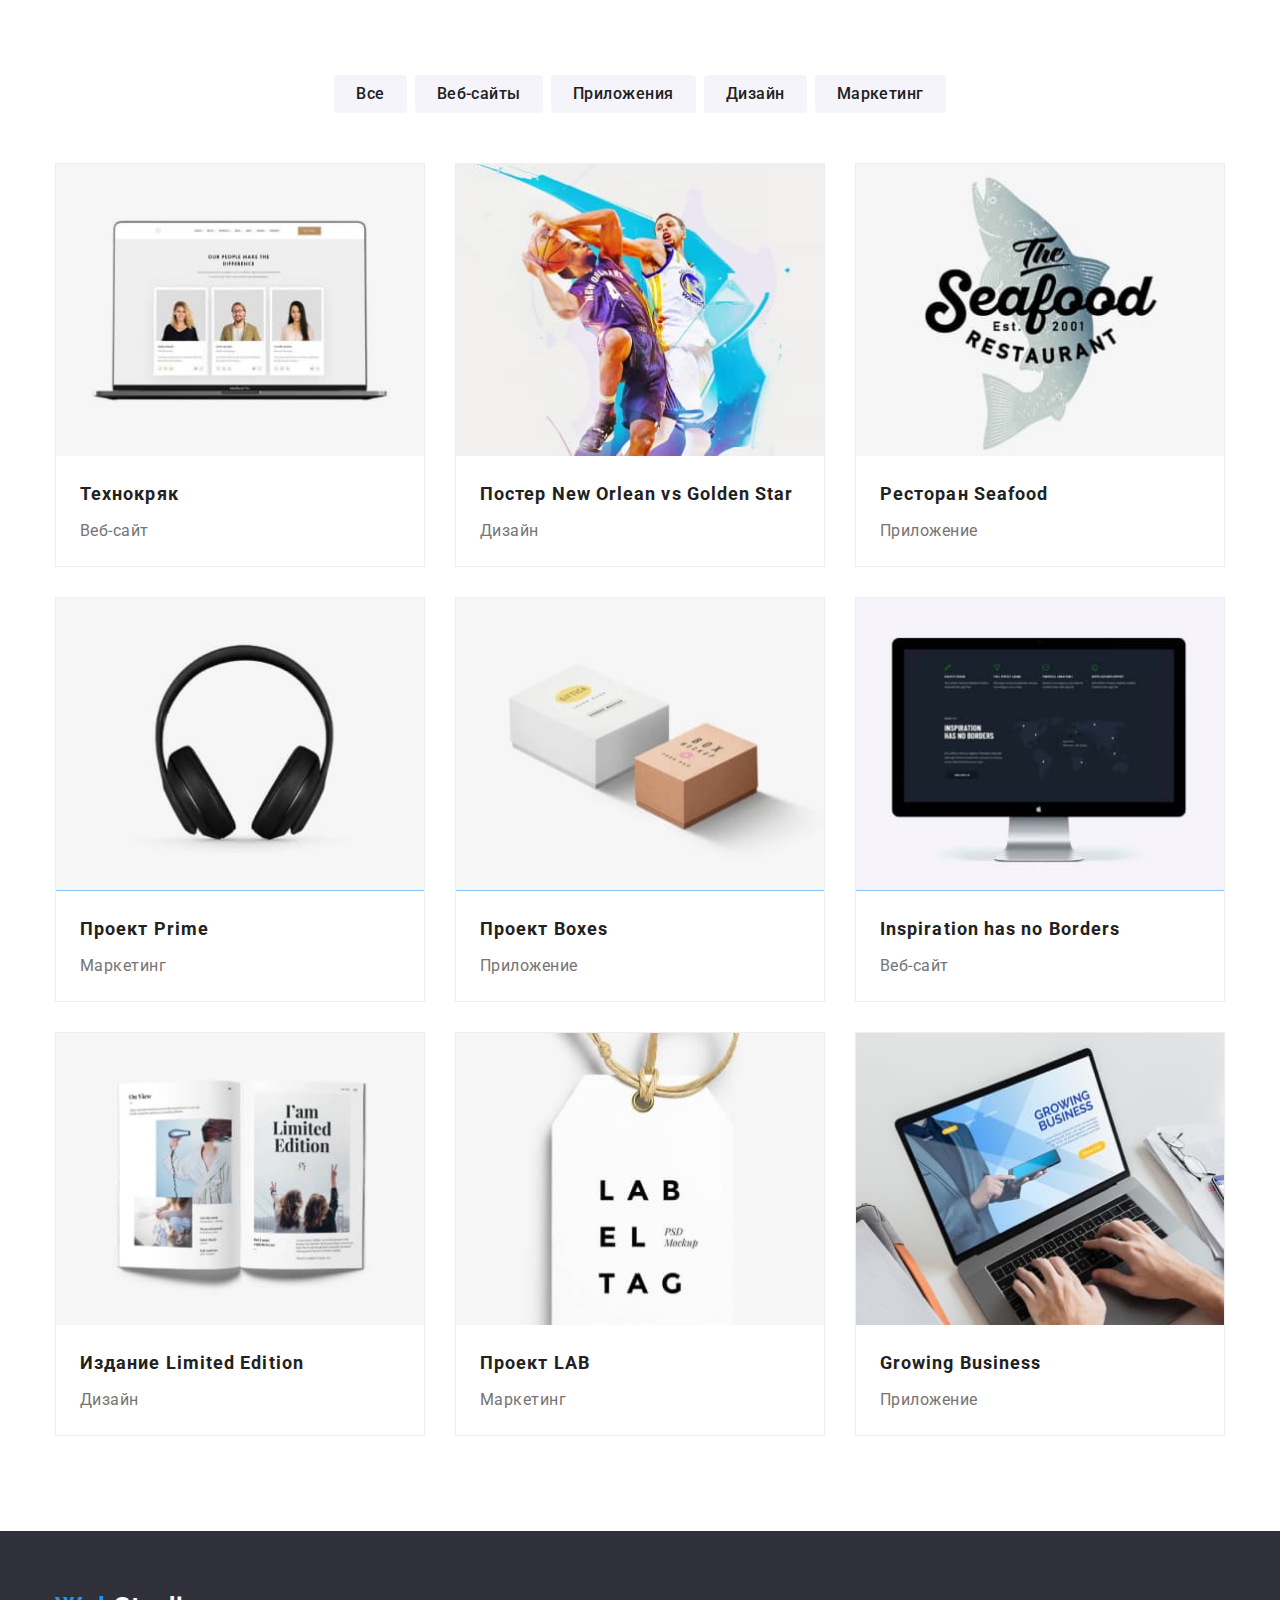
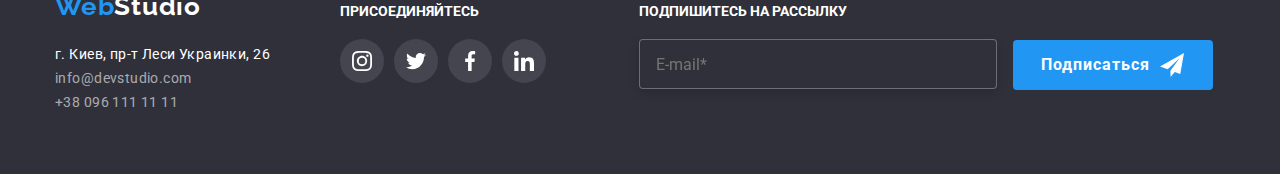
==== commit b63b01b6: "addes media to portfolio pages" ====
--- a/portfolio.html
+++ b/portfolio.html
@@ -16,7 +16,7 @@
   </head>
   <body>
     <!-- HEADER -->
-    <header class="header">
+    <!-- <header class="header">
       <div class="container">
         <nav class="navigation">
           <a
@@ -66,7 +66,7 @@
           </ul>
         </address>
       </div>
-    </header>
+    </header> -->
     <main>
       <!--PORTFOLIO  -->
       <section class="portfolio">
@@ -95,13 +95,21 @@
             <li class="portfolio-list-item list">
               <a class="portfolio-list-link link" href="">
                 <div class="portfolio-list-wrapper">
-                  <img
-                    class="portfolio-list-img"
-                    src="./images/imeges-portfolio/techno-crack.jpg"
-                    alt="Логотип Технокряк"
-                    width="370"
-                    height="294"
-                  />
+                  <picture>
+                    <source
+                      srcset="./images/imeges-portfolio/techno-crack.jpg 1x, ./images/imeges-portfolio/techno-crack@2x.jpg 2x"
+                      media="(min-width: 1200px)">
+                    <source 
+                    srcset="./images/imeges-portfolio/techno-crack-tablet.jpg 1x, ./images/imeges-portfolio/techno-crack-tablet@2x.jpg 2x"
+                    media="(min-width: 768px)">
+                    <source
+                      srcset="./images/imeges-portfolio/techno-crack-phone.jpg 1x, ./images/imeges-portfolio/techno-crack-phone@2x.jpg 2x"
+                      media="(min-width: 320px)">
+                      <img 
+                      class="portfolio-list-img" 
+                      src="./images/imeges-portfolio/techno-crack.jpg" 
+                      alt="Логотип Технокряк" />
+                  </picture>
                   <div class="portfolio-list-overlay">
                     <p class="portfolio-list-overlay-text">
                       Технокряк это современная площадка распространения
@@ -118,35 +126,54 @@
             <li class="portfolio-list-item list">
               <a class="portfolio-list-link link" href="">
                 <div class="portfolio-list-wrapper">
-                  <img class="portfolio-list-img" 
-                   src="./images/imeges-portfolio/poster-competition.jpg" 
-                   alt="Дизайн логотипа соревнований"
-                   width="370" height="294" 
-                  />
-                  <div class="portfolio-list-overlay">
-                    <p class="portfolio-list-overlay-text">
-                      Технокряк это современная площадка распространения
-                      коронавируса. Компании используют эту платформу для
-                      цифрового шпионажа и атак на защищённые сервера
-                      конкурентов.
-                    </p>
-                  </div>
-                </div>
-                <p class="portfolio-list-name">
-                  Постер <span lang="en">New Orlean vs Golden Star</span>
-                </p>
-                <p class="portfolio-list-discription">Дизайн</p>
-              </a>
-            </li>
-            <li class="portfolio-list-item list">
-              <a class="portfolio-list-link link" href="">
-                <div class="portfolio-list-wrapper">
+              <picture>
+                <source
+                  srcset="./images/imeges-portfolio/poster-competition.jpg 1x, ./images/imeges-portfolio/poster-competition@2x.jpg 2x"
+                  media="(min-width: 1200px)">
+                <source
+                  srcset="./images/imeges-portfolio/poster-competition-tablet.jpg 1x, ./images/imeges-portfolio/poster-competition-tablet@2x.jpg 2x"
+                  media="(min-width: 768px)">
+                <source
+                  srcset="./images/imeges-portfolio/poster-competition-phone.jpg 1x, ./images/imeges-portfolio/poster-competition-phone@2x.jpg 2x"
+                  media="(min-width: 320px)">
                 <img 
                   class="portfolio-list-img" 
-                  src="./images/imeges-portfolio/seafood-restaurant.jpg" 
-                  alt="Логотип ресторана" 
-                  width="370" height="294" 
-                />
+                  src="./images/imeges-portfolio/poster-competition.jpg"
+                  alt="Дизайн логотипа соревнований" />
+                </picture>
+                  <div class="portfolio-list-overlay">
+                    <p class="portfolio-list-overlay-text">
+                      Технокряк это современная площадка распространения
+                      коронавируса. Компании используют эту платформу для
+                      цифрового шпионажа и атак на защищённые сервера
+                      конкурентов.
+                    </p>
+                  </div>
+                </div>
+                <p class="portfolio-list-name">
+                  Постер <span lang="en">New Orlean vs Golden Star</span>
+                </p>
+                <p class="portfolio-list-discription">Дизайн</p>
+              </a>
+            </li>
+            <li class="portfolio-list-item list">
+              <a class="portfolio-list-link link" href="">
+                <div class="portfolio-list-wrapper">
+              <picture>
+                <source
+                  srcset="./images/imeges-portfolio/seafood-restaurant.jpg 1x, ./images/imeges-portfolio/seafood-restaurant@2x.jpg 2x"
+                  media="(min-width: 1200px)">
+                <source
+                  srcset="./images/imeges-portfolio/seafood-restaurant-tablet.jpg 1x, ./images/imeges-portfolio/seafood-restaurant-tablet@2x.jpg 2x"
+                  media="(min-width: 768px)">
+                <source
+                  srcset="./images/imeges-portfolio/seafood-restaurant-phone.jpg 1x, ./images/imeges-portfolio/seafood-restaurant-phone@2x.jpg 2x"
+                  media="(min-width: 320px)">
+                <img 
+                class="portfolio-list-img" 
+                src="./images/imeges-portfolio/seafood-restaurant.jpg" 
+                alt="Логотип ресторана" />
+              </picture>
                   <div class="portfolio-list-overlay">
                     <p class="portfolio-list-overlay-text">
                       Технокряк это современная площадка распространения
@@ -165,12 +192,21 @@
             <li class="portfolio-list-item list">
               <a class="portfolio-list-link link" href="">
                 <div class="portfolio-list-wrapper">
+              <picture>
+                <source
+                  srcset="./images/imeges-portfolio/prime-project.jpg 1x, ./images/imeges-portfolio/prime-project@2x.jpg 2x"
+                  media="(min-width: 1200px)">
+                <source
+                  srcset="./images/imeges-portfolio/prime-project-tablet.jpg 1x, ./images/imeges-portfolio/prime-project-tablet@2x.jpg 2x"
+                  media="(min-width: 768px)">
+                <source
+                  srcset="./images/imeges-portfolio/prime-project-phone.jpg 1x, ./images/imeges-portfolio/prime-project-phone@2x.jpg 2x"
+                  media="(min-width: 320px)">
                   <img 
-                    class="portfolio-list-img" 
-                    src="./images/imeges-portfolio/prime-project.jpg" 
-                    alt="Логотип проекта" 
-                    width="370" height="294" 
-                  />
+                  class="portfolio-list-img" 
+                  src="./images/imeges-portfolio/prime-project.jpg" 
+                  alt="Логотип проекта" />
+                </picture>
                   <div class="portfolio-list-overlay">
                     <p class="portfolio-list-overlay-text">
                       Технокряк это современная площадка распространения
@@ -189,13 +225,21 @@
             <li class="portfolio-list-item list">
               <a class="portfolio-list-link link" href="">
                 <div class="portfolio-list-wrapper">
+              <picture>
+                <source
+                  srcset="./images/imeges-portfolio/boxes-project.jpg 1x, ./images/imeges-portfolio/boxes-project@2x.jpg 2x"
+                  media="(min-width: 1200px)">
+                <source
+                  srcset="./images/imeges-portfolio/boxes-project-tablet.jpg 1x, ./images/imeges-portfolio/boxes-project-tablet@2x.jpg 2x"
+                  media="(min-width: 768px)">
+                <source
+                  srcset="./images/imeges-portfolio/boxes-project-phone.jpg 1x, ./images/imeges-portfolio/boxes-project-phone@2x.jpg 2x"
+                  media="(min-width: 320px)">
                   <img 
-                    class="portfolio-list-img" 
-                    src="./images/imeges-portfolio/boxes-project.jpg" 
-                    alt="Логотип проекта" 
-                    width="370"
-                    height="294" 
-                  />
+                  class="portfolio-list-img" 
+                  src="./images/imeges-portfolio/boxes-project.jpg" 
+                  alt="Логотип проекта" />
+              </picture>
                   <div class="portfolio-list-overlay">
                     <p class="portfolio-list-overlay-text">
                       Технокряк это современная площадка распространения
@@ -214,8 +258,21 @@
             <li class="portfolio-list-item list">
               <a class="portfolio-list-link link" href="">
                 <div class="portfolio-list-wrapper">
-                <img class="portfolio-list-img" src="./images/imeges-portfolio/inspiration-has-no-borders.jpg" alt="Скриншот сайта"
-                  width="370" height="294" />
+              <picture>
+                <source
+                  srcset="./images/imeges-portfolio/inspiration-has-no-borders.jpg 1x, ./images/imeges-portfolio/inspiration-has-no-borders@2x.jpg 2x"
+                  media="(min-width: 1200px)">
+                <source
+                  srcset="./images/imeges-portfolio/inspiration-has-no-borders-tablet.jpg 1x, ./images/imeges-portfolio/inspiration-has-no-borders-tablet@2x.jpg 2x"
+                  media="(min-width: 768px)">
+                <source
+                  srcset="./images/imeges-portfolio/inspiration-has-no-borders-phone.jpg 1x, ./images/imeges-portfolio/inspiration-has-no-borders-phone@2x.jpg 2x"
+                  media="(min-width: 320px)">
+                <img 
+                class="portfolio-list-img" 
+                src="./images/imeges-portfolio/inspiration-has-no-borders.jpg" 
+                alt="Скриншот сайта"/>
+              </picture>
                   <div class="portfolio-list-overlay">
                     <p class="portfolio-list-overlay-text">
                       Технокряк это современная площадка распространения
@@ -236,8 +293,20 @@
               <a class="portfolio-list-link link" href=""
                 >
                 <div class="portfolio-list-wrapper">
-                <img class="portfolio-list-img" src="./images/imeges-portfolio/edition.jpg" alt="Фотография журнала" width="370"
-                  height="294" />
+              <picture>
+                <source
+                  srcset="./images/imeges-portfolio/edition.jpg 1x, ./images/imeges-portfolio/edition@2x.jpg 2x"
+                  media="(min-width: 1200px)">
+                <source
+                  srcset="./images/imeges-portfolio/edition-tablet.jpg 1x, ./images/imeges-portfolio/edition-tablet@2x.jpg 2x"
+                  media="(min-width: 768px)">
+                <source
+                  srcset="./images/imeges-portfolio/edition-phone.jpg 1x, ./images/imeges-portfolio/edition-phone@2x.jpg 2x"
+                  media="(min-width: 320px)">
+                <img class="portfolio-list-img" 
+                src="./images/imeges-portfolio/edition.jpg" 
+                alt="Фотография журнала"/>
+              </picture>
                   <div class="portfolio-list-overlay">
                     <p class="portfolio-list-overlay-text">
                       Технокряк это современная площадка распространения
@@ -257,8 +326,17 @@
             <li class="portfolio-list-item list">
               <a class="portfolio-list-link link" href="">
                 <div class="portfolio-list-wrapper">
-                <img class="portfolio-list-img" src="./images/imeges-portfolio/lab-project.jpg" alt="Логотип проекта" width="370"
-                  height="294" />
+              <picture>
+                <source srcset="./images/imeges-portfolio/lab-project.jpg 1x, ./images/imeges-portfolio/lab-project@2x.jpg 2x"
+                  media="(min-width: 1200px)">
+                <source srcset="./images/imeges-portfolio/lab-project-tablet.jpg 1x, ./images/imeges-portfolio/lab-project-tablet@2x.jpg 2x"
+                  media="(min-width: 768px)">
+                <source srcset="./images/imeges-portfolio/lab-project-phone.jpg 1x, ./images/imeges-portfolio/lab-project-phone@2x.jpg 2x"
+                  media="(min-width: 320px)">
+                <img class="portfolio-list-img" 
+                src="./images/imeges-portfolio/lab-project.jpg" 
+                alt="Логотип проекта" />
+              </picture>
                   <div class="portfolio-list-overlay">
                     <p class="portfolio-list-overlay-text">
                       Технокряк это современная площадка распространения
@@ -278,12 +356,20 @@
             <li class="portfolio-list-item list">
               <a class="portfolio-list-link link" href="" >
                 <div class="portfolio-list-wrapper">
-                  <img 
-                    class="portfolio-list-img" 
-                    src="./images/imeges-portfolio/growing-business.jpg" 
-                    alt="Фото работающего приложения" 
-                    width="370" height="294" 
-                  />
+                  <picture>
+                    <source
+                      srcset="./images/imeges-portfolio/growing-business.jpg 1x, ./images/imeges-portfolio/growing-business@2x.jpg 2x"
+                      media="(min-width: 1200px)">
+                    <source
+                      srcset="./images/imeges-portfolio/growing-business-tablet.jpg 1x, ./images/imeges-portfolio/growing-business-tablet@2x.jpg 2x"
+                      media="(min-width: 768px)">
+                    <source
+                      srcset="./images/imeges-portfolio/growing-business-phone.jpg 1x, ./images/imeges-portfolio/growing-business-phone@2x.jpg 2x"
+                      media="(min-width: 320px)">
+                      <img class="portfolio-list-img" 
+                      src="./images/imeges-portfolio/growing-business.jpg"
+                      alt="Фото работающего приложения" />
+                  </picture>
                   <div class="portfolio-list-overlay">
                     <p class="portfolio-list-overlay-text">
                       Технокряк это современная площадка распространения
--- a/css/portfolio.min.css
+++ b/css/portfolio.min.css
@@ -1,2 +1,2 @@
-.visually-hidden{position:absolute !important;clip:rect(1px 1px 1px 1px);clip:rect(1px, 1px, 1px, 1px);padding:0 !important;border:0 !important;height:1px !important;width:1px !important;overflow:hidden}body{font-family:"Roboto",sans-serif;font-style:normal;font-weight:400}*,*::before,*::after{margin:0;padding:0}.list{list-style:none}.link{text-decoration:none;font-style:normal}img{display:block}.container{padding:0 15px}@media screen and (min-width: 480px){.container{width:480px;margin:0 auto}.clients .container .list:nth-child(2n){margin-right:-30px}}@media screen and (min-width: 768px){.container{width:768px}.our-advantages .container .list{display:flex;flex-wrap:wrap}.our-advantages .container .list:nth-child(2n){margin-right:-30px}.about-us .container .about-us-list{display:flex;flex-wrap:wrap}.clients .container .list:nth-child(2n){margin-right:0}}@media screen and (min-width: 1200px){.container{width:1200px}.footer .container{display:flex}.our-advantages .container .list:last-child{margin-right:-30px}.about-us .container .about-us-list{display:flex;justify-content:space-between}}.portfolio{padding-top:75px;padding-bottom:95px}.title{font-style:normal;font-weight:700;font-size:28px;line-height:1.167;text-align:center;letter-spacing:0.03em;color:#212121 1}@media screen and (min-width: 1200px){.title{font-size:36px}}.logo-link{margin-right:95px;font-family:"Raleway",sans-serif;font-style:normal;font-weight:700;font-size:26px;line-height:1.192;letter-spacing:0.03em;color:#212121}.logo-accent-color{color:#2196f3}.social-list{display:flex;justify-content:center}.social-list-link{display:flex;align-items:center;justify-content:center;width:44px;height:44px;border-radius:50%;transition:all 250ms cubic-bezier(0.4, 0, 0.2, 1)}.social-list-svg{width:20px;height:20px;transition:all 250ms cubic-bezier(0.4, 0, 0.2, 1)}.social-list-link:hover,.social-list-link:focus{background-color:#2196f3}.social-list-link:hover .social-list-svg,.social-list-link:focus .social-list-svg{fill:#ffffff}.social-list-item:not(:last-child){margin-right:10px}.social-list-link{background-color:#ffffff;transition:all 250ms cubic-bezier(0.4, 0, 0.2, 1)}.social-list-svg{fill:#afb1b8;transition:all 250ms cubic-bezier(0.4, 0, 0.2, 1)}.container-social-link .social-list-link{background-color:rgba(255,255,255,0.1);transition:all 250ms cubic-bezier(0.4, 0, 0.2, 1)}.container-social-link .social-list-svg{fill:#ffffff;transition:all 250ms cubic-bezier(0.4, 0, 0.2, 1)}.container-social-link .social-list-link:hover,.container-social-link .social-list-link:focus{background-color:#2196f3}.button-list{display:flex;justify-content:center;margin-bottom:50px}.button-list-item:not(:last-child){margin-right:8px}.portfolio-button{padding:6px 22px;border-radius:4px;border:0;font-weight:500;font-size:16px;line-height:1.625;text-align:center;letter-spacing:0.03em;color:#212121;background-color:#f5f4fa;transition:all 250ms cubic-bezier(0.4, 0, 0.2, 1)}.portfolio-button:hover,.portfolio-button:active,.portfolio-button:focus{color:#fff;background-color:#2196f3}.header{border-bottom:1px solid #ececec;padding:25px 0}.header .container{display:flex;align-items:center}.header-address{display:flex}.header .container .address{margin-left:auto}.header-address-link{font-weight:500;font-size:14px;line-height:1.143;letter-spacing:0.02em;color:#757575;transition:color 250ms cubic-bezier(0.4, 0, 0.2, 1)}.header-address-items:not(:last-child){margin-right:50px}.header-address-link:hover,.header-address-link:active,.header-address-link:focus{color:#2196f3}.header-address-link:hover,.header-address-link:active,.header-address-link:focus .address-icon-mail,.header-address-link:focus .address-icon-phone{fill:#2196f3}.navigation{display:flex;align-items:center}.nav-list{display:flex}.nav-list-link{font-weight:500;font-size:14px;line-height:1.143;letter-spacing:0.02em;color:#212121;transition:color 250ms cubic-bezier(0.4, 0, 0.2, 1)}.nav-list-items:not(:last-child){margin-right:50px}.nav-list-link:hover,.nav-list-link:active,.nav-list-link:focus{color:#2196f3}.indicator-page{color:#2196f3;position:relative}.indicator-page::after{position:absolute;display:block;content:'';min-width:100%;height:4px;background-color:#2196f3;margin-top:28px}.address-icon-mail{margin-right:10px;width:16px;height:12px;color:#757575;transition:color 250ms cubic-bezier(0.4, 0, 0.2, 1)}.address-icon-phone{margin-right:10px;width:10px;height:16px;color:#757575;transition:color 250ms cubic-bezier(0.4, 0, 0.2, 1)}.footer{padding-top:60px;padding-bottom:60px;background-color:#2f303a}.footer .container .logo-link{margin-right:0}.container-footer-address,.container-social-link,.subscription-container{text-align:center}.container-social-link{margin:60px 0}.address{color:#fff}.address-list{margin-top:20px}.address-list-item{font-size:14px;line-height:24px;letter-spacing:0.03em}.contacts{color:rgba(255,255,255,0.6)}.logo-color-footer{color:#fff}.container-social-link p,.subscription-container p{margin-bottom:20px;margin-top:12px;font-weight:700;font-size:14px;line-height:16px;letter-spacing:1.143;text-transform:uppercase;color:#fff}.contact-form-input{margin-bottom:20px;width:100%;height:50px;padding-left:16px;color:#fff;border:1px solid rgba(255,255,255,0.3);background-color:#2f303a;box-sizing:border-box;filter:drop-shadow(0px 4px 4px rgba(0,0,0,0.15));border-radius:4px}.submit-btn{position:relative;width:200px;height:50px;border-radius:4px;border:0px solid #2196f3;font-weight:700;font-size:16px;line-height:1.875;text-align:left;padding-left:28px;letter-spacing:0.06em;color:#fff;background-color:#2196f3;cursor:pointer}.submit-btn-svg{position:absolute;top:50%;transform:translateY(-50%);margin-left:10px;fill:#ffffff;width:24px;height:24px}@media screen and (min-width: 786px){.footer-tablet-conteiner{display:flex;justify-content:space-around}.container-social-link{margin:0px 0}.contact-form-input{width:450px}.submit-btn{display:block;margin:0 auto}}@media screen and (min-width: 1200px){.container-social-link{margin-left:70px}.container-footer-address,.container-social-link,.subscription-container{text-align:left}.subscription-container{margin-left:93px}.submit-btn{display:inline;margin-left:12px}.contact-form-input{width:358px}}.portfolio-list{display:flex;flex-wrap:wrap}.portfolio-list-item{border:1px solid #eeeeee;width:370px;transition:all 250ms cubic-bezier(0.4, 0, 0.2, 1)}.portfolio-list-item:hover{box-shadow:0px 1px 1px rgba(0,0,0,0.12),0px 4px 4px rgba(0,0,0,0.06),1px 4px 6px rgba(0,0,0,0.16)}.portfolio-list-item:not(:nth-child(3n)){margin-right:30px}.portfolio-list-item:not(:nth-last-child(-n+3)){margin-bottom:30px}.portfolio-list-name{padding-top:20px;padding-bottom:4px;padding-left:24px;padding-right:24px;font-weight:700;font-size:18px;line-height:2;letter-spacing:0.06em;color:#212121}.portfolio-list-discription{padding-bottom:20px;padding-left:24px;padding-right:24px;font-size:16px;line-height:1.875;letter-spacing:0.03em;color:#757575}.portfolio-list-wrapper{position:relative;overflow:hidden}.portfolio-list-overlay{position:absolute;top:0;left:0;display:flex;align-items:center;width:100%;height:100%;padding:0 24px;background:rgba(33,150,243,0.9);transform:translateY(100%);transition:all 250ms cubic-bezier(0.4, 0, 0.2, 1)}.portfolio-list-overlay-text{font-size:18px;line-height:28px;letter-spacing:1.556;color:#fff}.portfolio-list-item:hover .portfolio-list-overlay,.portfolio-list-link:focus .portfolio-list-overlay{transform:translateX(0%)}
+.visually-hidden{position:absolute !important;clip:rect(1px 1px 1px 1px);clip:rect(1px, 1px, 1px, 1px);padding:0 !important;border:0 !important;height:1px !important;width:1px !important;overflow:hidden}body{font-family:"Roboto",sans-serif;font-style:normal;font-weight:400}*,*::before,*::after{margin:0;padding:0}.list{list-style:none}.link{text-decoration:none;font-style:normal}img{display:block}.container{padding:0 15px}@media screen and (min-width: 480px){.container{width:480px;margin:0 auto}.clients .container .list:nth-child(2n){margin-right:-30px}}@media screen and (min-width: 768px){.container{width:768px}.our-advantages .container .list{display:flex;flex-wrap:wrap}.our-advantages .container .list:nth-child(2n){margin-right:-30px}.about-us .container .about-us-list{display:flex;flex-wrap:wrap}.clients .container .list:nth-child(2n){margin-right:0}}@media screen and (min-width: 1200px){.container{width:1200px}.footer .container{display:flex}.our-advantages .container .list:last-child{margin-right:-30px}.about-us .container .about-us-list{display:flex;justify-content:space-between}}.portfolio{padding-top:60px;padding-bottom:60px}@media screen and (min-width: 1200px){.portfolio{padding-top:75px;padding-bottom:95px}}.title{font-style:normal;font-weight:700;font-size:28px;line-height:1.167;text-align:center;letter-spacing:0.03em;color:#212121 1}@media screen and (min-width: 1200px){.title{font-size:36px}}.logo-link{margin-right:95px;font-family:"Raleway",sans-serif;font-style:normal;font-weight:700;font-size:26px;line-height:1.192;letter-spacing:0.03em;color:#212121}.logo-accent-color{color:#2196f3}.social-list{display:flex;justify-content:center}.social-list-link{display:flex;align-items:center;justify-content:center;width:44px;height:44px;border-radius:50%;transition:all 250ms cubic-bezier(0.4, 0, 0.2, 1)}.social-list-svg{width:20px;height:20px;transition:all 250ms cubic-bezier(0.4, 0, 0.2, 1)}.social-list-link:hover,.social-list-link:focus{background-color:#2196f3}.social-list-link:hover .social-list-svg,.social-list-link:focus .social-list-svg{fill:#ffffff}.social-list-item:not(:last-child){margin-right:10px}.social-list-link{background-color:#ffffff;transition:all 250ms cubic-bezier(0.4, 0, 0.2, 1)}.social-list-svg{fill:#afb1b8;transition:all 250ms cubic-bezier(0.4, 0, 0.2, 1)}.container-social-link .social-list-link{background-color:rgba(255,255,255,0.1);transition:all 250ms cubic-bezier(0.4, 0, 0.2, 1)}.container-social-link .social-list-svg{fill:#ffffff;transition:all 250ms cubic-bezier(0.4, 0, 0.2, 1)}.container-social-link .social-list-link:hover,.container-social-link .social-list-link:focus{background-color:#2196f3}.button-list{display:flex;flex-wrap:wrap;margin-bottom:30px}.button-list-item:not(:last-child){margin-right:8px}.portfolio-button{margin-bottom:15px;padding:6px 22px;border-radius:4px;border:0;font-weight:500;font-size:16px;line-height:1.625;text-align:center;letter-spacing:0.03em;color:#212121;background-color:#f5f4fa;transition:all 250ms cubic-bezier(0.4, 0, 0.2, 1)}.portfolio-button:hover,.portfolio-button:active,.portfolio-button:focus{color:#fff;background-color:#2196f3}@media screen and (min-width: 786px){.button-list{flex-wrap:nowrap;justify-content:center;margin-bottom:30px}.portfolio-button{margin-bottom:0}}@media screen and (min-width: 1200px){.button-list{margin-bottom:50px}}.header{border-bottom:1px solid #ececec;padding:25px 0}.header .container{display:flex;align-items:center}.header-address{display:flex}.header .container .address{margin-left:auto}.header-address-link{font-weight:500;font-size:14px;line-height:1.143;letter-spacing:0.02em;color:#757575;transition:color 250ms cubic-bezier(0.4, 0, 0.2, 1)}.header-address-items:not(:last-child){margin-right:50px}.header-address-link:hover,.header-address-link:active,.header-address-link:focus{color:#2196f3}.header-address-link:hover,.header-address-link:active,.header-address-link:focus .address-icon-mail,.header-address-link:focus .address-icon-phone{fill:#2196f3}.navigation{display:flex;align-items:center}.nav-list{display:flex}.nav-list-link{font-weight:500;font-size:14px;line-height:1.143;letter-spacing:0.02em;color:#212121;transition:color 250ms cubic-bezier(0.4, 0, 0.2, 1)}.nav-list-items:not(:last-child){margin-right:50px}.nav-list-link:hover,.nav-list-link:active,.nav-list-link:focus{color:#2196f3}.indicator-page{color:#2196f3;position:relative}.indicator-page::after{position:absolute;display:block;content:'';min-width:100%;height:4px;background-color:#2196f3;margin-top:28px}.address-icon-mail{margin-right:10px;width:16px;height:12px;color:#757575;transition:color 250ms cubic-bezier(0.4, 0, 0.2, 1)}.address-icon-phone{margin-right:10px;width:10px;height:16px;color:#757575;transition:color 250ms cubic-bezier(0.4, 0, 0.2, 1)}.footer{padding-top:60px;padding-bottom:60px;background-color:#2f303a}.footer .container .logo-link{margin-right:0}.container-footer-address,.container-social-link,.subscription-container{text-align:center}.container-social-link{margin:60px 0}.address{color:#fff}.address-list{margin-top:20px}.address-list-item{font-size:14px;line-height:24px;letter-spacing:0.03em}.contacts{color:rgba(255,255,255,0.6)}.logo-color-footer{color:#fff}.container-social-link p,.subscription-container p{margin-bottom:20px;margin-top:12px;font-weight:700;font-size:14px;line-height:16px;letter-spacing:1.143;text-transform:uppercase;color:#fff}.contact-form-input{margin-bottom:20px;width:100%;height:50px;padding-left:16px;color:#fff;border:1px solid rgba(255,255,255,0.3);background-color:#2f303a;box-sizing:border-box;filter:drop-shadow(0px 4px 4px rgba(0,0,0,0.15));border-radius:4px}.submit-btn{position:relative;width:200px;height:50px;border-radius:4px;border:0px solid #2196f3;font-weight:700;font-size:16px;line-height:1.875;text-align:left;padding-left:28px;letter-spacing:0.06em;color:#fff;background-color:#2196f3;cursor:pointer}.submit-btn-svg{position:absolute;top:50%;transform:translateY(-50%);margin-left:10px;fill:#ffffff;width:24px;height:24px}@media screen and (min-width: 786px){.footer-tablet-conteiner{display:flex;justify-content:space-around}.container-social-link{margin:0px 0}.contact-form-input{width:450px}.submit-btn{display:block;margin:0 auto}}@media screen and (min-width: 1200px){.container-social-link{margin-left:70px}.container-footer-address,.container-social-link,.subscription-container{text-align:left}.subscription-container{margin-left:93px}.submit-btn{display:inline;margin-left:12px}.contact-form-input{width:358px}}.portfolio-list-item{border:1px solid #eeeeee;max-width:100%;transition:all 250ms cubic-bezier(0.4, 0, 0.2, 1)}.portfolio-list-item img{width:100%}.portfolio-list-item:hover{box-shadow:0px 1px 1px rgba(0,0,0,0.12),0px 4px 4px rgba(0,0,0,0.06),1px 4px 6px rgba(0,0,0,0.16)}.portfolio-list-item:not(:last-child){margin-bottom:30px}.portfolio-list-name{padding-top:20px;padding-bottom:4px;padding-left:24px;padding-right:24px;font-weight:700;font-size:18px;line-height:2;letter-spacing:0.06em;color:#212121}.portfolio-list-discription{padding-bottom:20px;padding-left:24px;padding-right:24px;font-size:16px;line-height:1.875;letter-spacing:0.03em;color:#757575}.portfolio-list-wrapper{position:relative;overflow:hidden}.portfolio-list-overlay{position:absolute;top:0;left:0;display:flex;align-items:center;width:100%;height:100%;padding:0 24px;background:rgba(33,150,243,0.9);transform:translateY(100%);transition:all 250ms cubic-bezier(0.4, 0, 0.2, 1)}.portfolio-list-overlay-text{font-size:18px;line-height:28px;letter-spacing:1.556;color:#fff}.portfolio-list-item:hover .portfolio-list-overlay,.portfolio-list-link:focus .portfolio-list-overlay{transform:translateX(0%)}@media screen and (min-width: 768px){.portfolio-list{display:flex;flex-wrap:wrap}.portfolio-list-item{width:354px}.portfolio-list-item:nth-child(2n+1){margin-right:30px}}@media screen and (min-width: 1200px){.portfolio-list{display:flex;flex-wrap:wrap}.portfolio-list-item{width:370px}.portfolio-list-item:nth-child(2n+1){margin-right:0px}.portfolio-list-item:not(:last-child){margin-bottom:0px}.portfolio-list-item:not(:nth-child(3n)){margin-right:30px}.portfolio-list-item:not(:nth-last-child(-n+3)){margin-bottom:30px}}
 /*# sourceMappingURL=portfolio.min.css.map */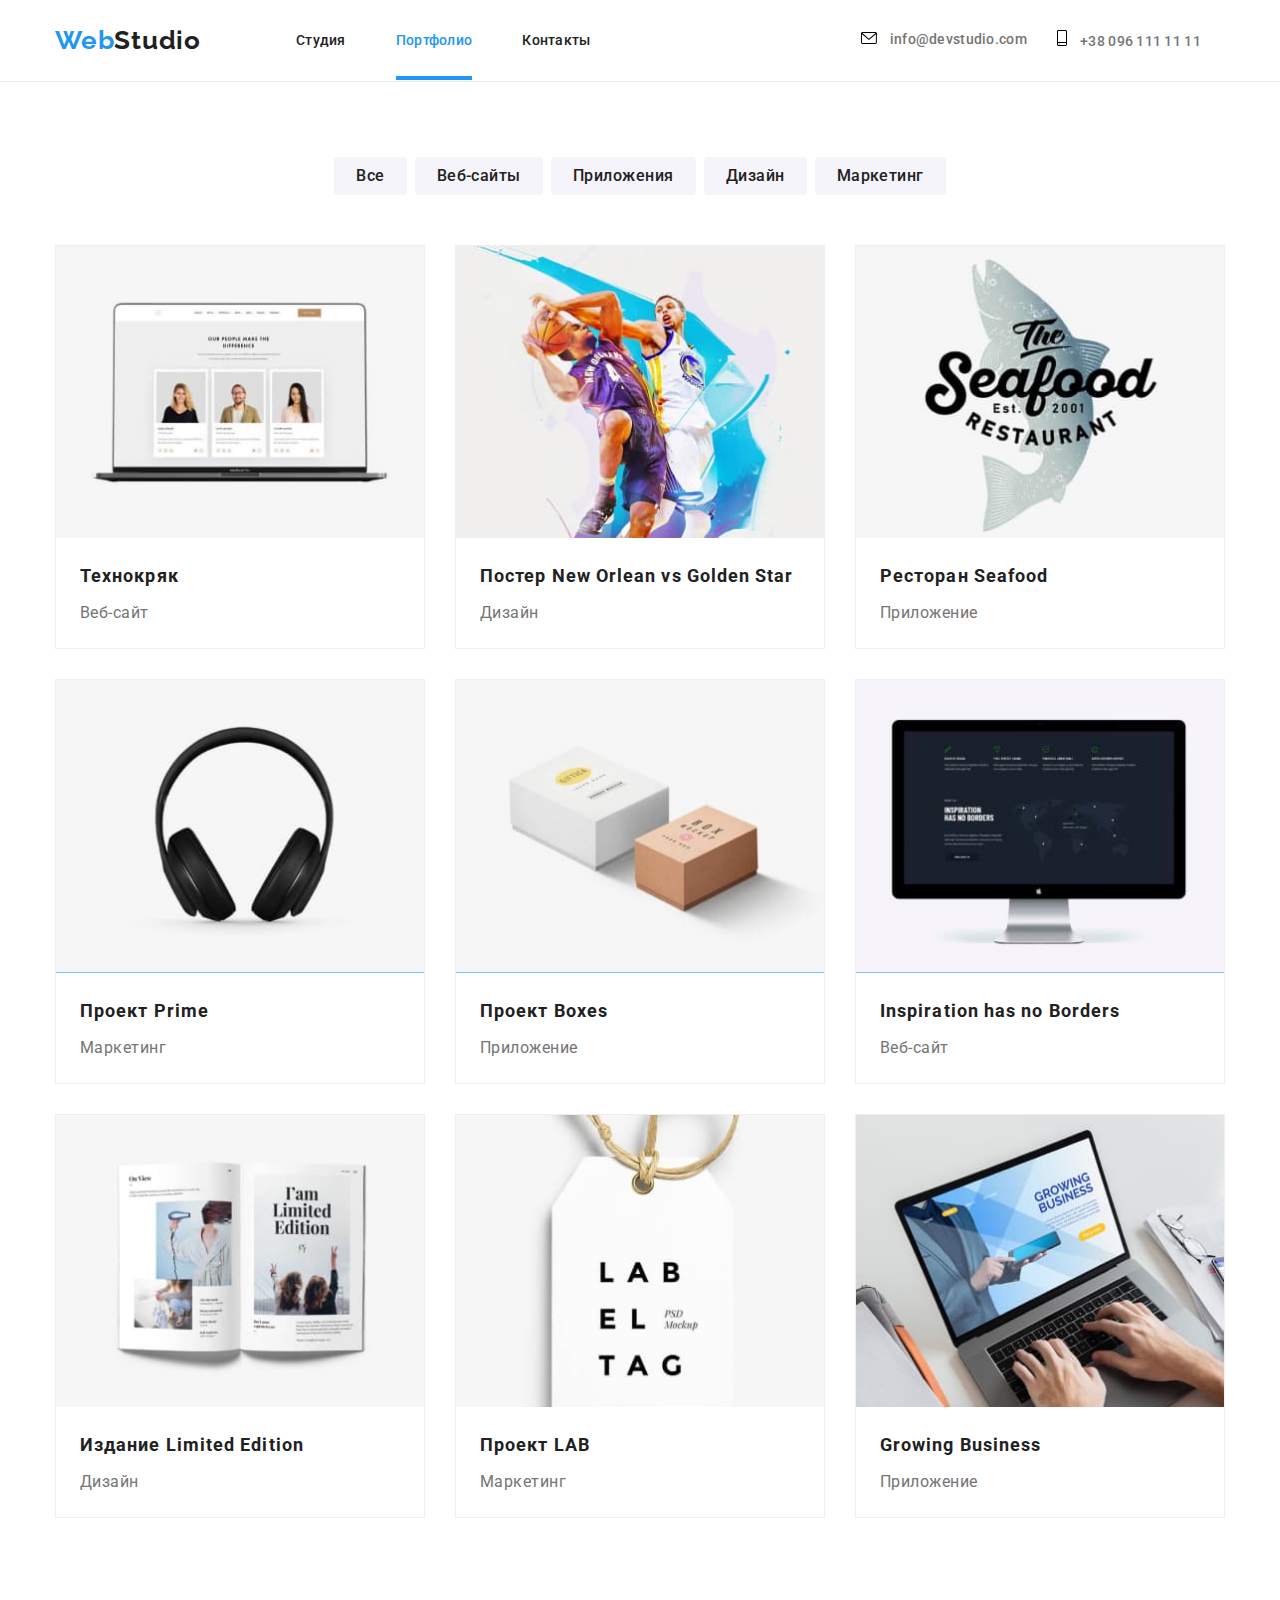
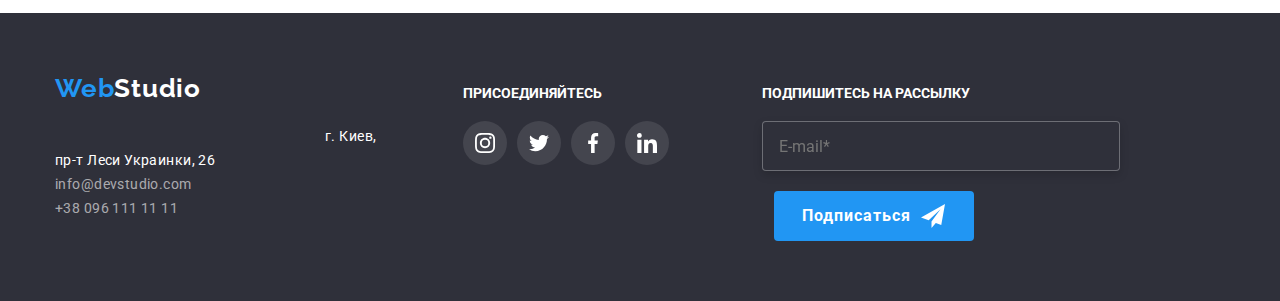
==== commit 5d9a04fb: "addes header, fixed margin in section about us" ====
--- a/portfolio.html
+++ b/portfolio.html
@@ -15,58 +15,52 @@
     <link rel="stylesheet" href="./css/portfolio.min.css" />
   </head>
   <body>
-    <!-- HEADER -->
-    <!-- <header class="header">
+    <header class="header">
       <div class="container">
         <nav class="navigation">
-          <a
-            class="logo-link link"
-            href="./index.html"
-            aria-label="логотип WebStudio"
-          >
+          <a class="logo-link link" href="./index.html" aria-label="логотип WebStudio">
             <span class="logo-accent-color">Web</span>Studio
           </a>
-          <ul class="nav-list list">
-            <li class="nav-list-items">
-              <a class="nav-list-link link" href="./index.html">Студия</a>
-            </li>
-            <li class="nav-list-items">
-              <a
-                class="nav-list-link link indicator-page"
-                href="./portfolio.html"
-                >Портфолио</a
-              >
-            </li>
-            <li class="nav-list-items">
-              <a class="nav-list-link link" href="">Контакты</a>
-            </li>
-          </ul>
+          <button type="button" aria-controls="menu-container" class="header-btn is-open" data-menu-button>
+            <svg width="40" height="40" aria-label="Переключатель мобильного меню">
+              <use class="icon-cross" href="./images/menu-btn.svg#cross"> </use>
+              <use class="icon-menu" href="./images/menu-btn.svg#menu"> </use>
+            </svg>
+          </button>
+          <div class="menu-container" id="menu-container" data-menu>
+            <ul class="nav-list list">
+              <li class="nav-list-items">
+                <a class="nav-list-link link" href="./index.html">Студия</a>
+              </li>
+              <li class="nav-list-items">
+                <a class="nav-list-link indicator-page link" href="./portfolio.html">Портфолио</a>
+              </li>
+              <li class="nav-list-items">
+                <a class="nav-list-link link" href="">Контакты</a>
+              </li>
+            </ul>
+            <address class="address">
+              <ul class="header-address list">
+                <li class="header-address-items">
+                  <a class="header-address-link link" href="mailto:info@devstudio.com">
+                    <svg class="address-icon-mail">
+                      <use href="./images/sprite.svg#icon-envelope"></use>
+                    </svg>
+                    info@devstudio.com</a>
+                </li>
+                <li class="header-address-items">
+                  <a class="header-address-link link" href="tel:+380961111111">
+                    <svg class="address-icon-phone">
+                      <use href="./images/sprite.svg#icon-smartphone"></use>
+                    </svg>
+                    +38 096 111 11 11</a>
+                </li>
+              </ul>
+            </address>
+          </div>
         </nav>
-        <address class="address">
-          <ul class="header-address list">
-            <li class="header-address-items">
-              <a
-                class="header-address-link link"
-                href="mailto:info@devstudio.com"
-              >
-                <svg class="address-icon-mail">
-                  <use href="./images/sprite.svg#icon-envelope"></use>
-                </svg>
-                info@devstudio.com</a
-              >
-            </li>
-            <li class="header-address-items">
-              <a class="header-address-link link" href="tel:+380961111111">
-                <svg class="address-icon-phone">
-                  <use href="./images/sprite.svg#icon-smartphone"></use>
-                </svg>
-                +38 096 111 11 11</a
-              >
-            </li>
-          </ul>
-        </address>
       </div>
-    </header> -->
+    </header>
     <main>
       <!--PORTFOLIO  -->
       <section class="portfolio">
@@ -458,5 +452,6 @@
     </div>
   </div>
 </footer>
-  </body>
+<script src="./js/menu.js"></script>
+</body>
 </html>
--- a/css/portfolio.min.css
+++ b/css/portfolio.min.css
@@ -1,2 +1,2 @@
-.visually-hidden{position:absolute !important;clip:rect(1px 1px 1px 1px);clip:rect(1px, 1px, 1px, 1px);padding:0 !important;border:0 !important;height:1px !important;width:1px !important;overflow:hidden}body{font-family:"Roboto",sans-serif;font-style:normal;font-weight:400}*,*::before,*::after{margin:0;padding:0}.list{list-style:none}.link{text-decoration:none;font-style:normal}img{display:block}.container{padding:0 15px}@media screen and (min-width: 480px){.container{width:480px;margin:0 auto}.clients .container .list:nth-child(2n){margin-right:-30px}}@media screen and (min-width: 768px){.container{width:768px}.our-advantages .container .list{display:flex;flex-wrap:wrap}.our-advantages .container .list:nth-child(2n){margin-right:-30px}.about-us .container .about-us-list{display:flex;flex-wrap:wrap}.clients .container .list:nth-child(2n){margin-right:0}}@media screen and (min-width: 1200px){.container{width:1200px}.footer .container{display:flex}.our-advantages .container .list:last-child{margin-right:-30px}.about-us .container .about-us-list{display:flex;justify-content:space-between}}.portfolio{padding-top:60px;padding-bottom:60px}@media screen and (min-width: 1200px){.portfolio{padding-top:75px;padding-bottom:95px}}.title{font-style:normal;font-weight:700;font-size:28px;line-height:1.167;text-align:center;letter-spacing:0.03em;color:#212121 1}@media screen and (min-width: 1200px){.title{font-size:36px}}.logo-link{margin-right:95px;font-family:"Raleway",sans-serif;font-style:normal;font-weight:700;font-size:26px;line-height:1.192;letter-spacing:0.03em;color:#212121}.logo-accent-color{color:#2196f3}.social-list{display:flex;justify-content:center}.social-list-link{display:flex;align-items:center;justify-content:center;width:44px;height:44px;border-radius:50%;transition:all 250ms cubic-bezier(0.4, 0, 0.2, 1)}.social-list-svg{width:20px;height:20px;transition:all 250ms cubic-bezier(0.4, 0, 0.2, 1)}.social-list-link:hover,.social-list-link:focus{background-color:#2196f3}.social-list-link:hover .social-list-svg,.social-list-link:focus .social-list-svg{fill:#ffffff}.social-list-item:not(:last-child){margin-right:10px}.social-list-link{background-color:#ffffff;transition:all 250ms cubic-bezier(0.4, 0, 0.2, 1)}.social-list-svg{fill:#afb1b8;transition:all 250ms cubic-bezier(0.4, 0, 0.2, 1)}.container-social-link .social-list-link{background-color:rgba(255,255,255,0.1);transition:all 250ms cubic-bezier(0.4, 0, 0.2, 1)}.container-social-link .social-list-svg{fill:#ffffff;transition:all 250ms cubic-bezier(0.4, 0, 0.2, 1)}.container-social-link .social-list-link:hover,.container-social-link .social-list-link:focus{background-color:#2196f3}.button-list{display:flex;flex-wrap:wrap;margin-bottom:30px}.button-list-item:not(:last-child){margin-right:8px}.portfolio-button{margin-bottom:15px;padding:6px 22px;border-radius:4px;border:0;font-weight:500;font-size:16px;line-height:1.625;text-align:center;letter-spacing:0.03em;color:#212121;background-color:#f5f4fa;transition:all 250ms cubic-bezier(0.4, 0, 0.2, 1)}.portfolio-button:hover,.portfolio-button:active,.portfolio-button:focus{color:#fff;background-color:#2196f3}@media screen and (min-width: 786px){.button-list{flex-wrap:nowrap;justify-content:center;margin-bottom:30px}.portfolio-button{margin-bottom:0}}@media screen and (min-width: 1200px){.button-list{margin-bottom:50px}}.header{border-bottom:1px solid #ececec;padding:25px 0}.header .container{display:flex;align-items:center}.header-address{display:flex}.header .container .address{margin-left:auto}.header-address-link{font-weight:500;font-size:14px;line-height:1.143;letter-spacing:0.02em;color:#757575;transition:color 250ms cubic-bezier(0.4, 0, 0.2, 1)}.header-address-items:not(:last-child){margin-right:50px}.header-address-link:hover,.header-address-link:active,.header-address-link:focus{color:#2196f3}.header-address-link:hover,.header-address-link:active,.header-address-link:focus .address-icon-mail,.header-address-link:focus .address-icon-phone{fill:#2196f3}.navigation{display:flex;align-items:center}.nav-list{display:flex}.nav-list-link{font-weight:500;font-size:14px;line-height:1.143;letter-spacing:0.02em;color:#212121;transition:color 250ms cubic-bezier(0.4, 0, 0.2, 1)}.nav-list-items:not(:last-child){margin-right:50px}.nav-list-link:hover,.nav-list-link:active,.nav-list-link:focus{color:#2196f3}.indicator-page{color:#2196f3;position:relative}.indicator-page::after{position:absolute;display:block;content:'';min-width:100%;height:4px;background-color:#2196f3;margin-top:28px}.address-icon-mail{margin-right:10px;width:16px;height:12px;color:#757575;transition:color 250ms cubic-bezier(0.4, 0, 0.2, 1)}.address-icon-phone{margin-right:10px;width:10px;height:16px;color:#757575;transition:color 250ms cubic-bezier(0.4, 0, 0.2, 1)}.footer{padding-top:60px;padding-bottom:60px;background-color:#2f303a}.footer .container .logo-link{margin-right:0}.container-footer-address,.container-social-link,.subscription-container{text-align:center}.container-social-link{margin:60px 0}.address{color:#fff}.address-list{margin-top:20px}.address-list-item{font-size:14px;line-height:24px;letter-spacing:0.03em}.contacts{color:rgba(255,255,255,0.6)}.logo-color-footer{color:#fff}.container-social-link p,.subscription-container p{margin-bottom:20px;margin-top:12px;font-weight:700;font-size:14px;line-height:16px;letter-spacing:1.143;text-transform:uppercase;color:#fff}.contact-form-input{margin-bottom:20px;width:100%;height:50px;padding-left:16px;color:#fff;border:1px solid rgba(255,255,255,0.3);background-color:#2f303a;box-sizing:border-box;filter:drop-shadow(0px 4px 4px rgba(0,0,0,0.15));border-radius:4px}.submit-btn{position:relative;width:200px;height:50px;border-radius:4px;border:0px solid #2196f3;font-weight:700;font-size:16px;line-height:1.875;text-align:left;padding-left:28px;letter-spacing:0.06em;color:#fff;background-color:#2196f3;cursor:pointer}.submit-btn-svg{position:absolute;top:50%;transform:translateY(-50%);margin-left:10px;fill:#ffffff;width:24px;height:24px}@media screen and (min-width: 786px){.footer-tablet-conteiner{display:flex;justify-content:space-around}.container-social-link{margin:0px 0}.contact-form-input{width:450px}.submit-btn{display:block;margin:0 auto}}@media screen and (min-width: 1200px){.container-social-link{margin-left:70px}.container-footer-address,.container-social-link,.subscription-container{text-align:left}.subscription-container{margin-left:93px}.submit-btn{display:inline;margin-left:12px}.contact-form-input{width:358px}}.portfolio-list-item{border:1px solid #eeeeee;max-width:100%;transition:all 250ms cubic-bezier(0.4, 0, 0.2, 1)}.portfolio-list-item img{width:100%}.portfolio-list-item:hover{box-shadow:0px 1px 1px rgba(0,0,0,0.12),0px 4px 4px rgba(0,0,0,0.06),1px 4px 6px rgba(0,0,0,0.16)}.portfolio-list-item:not(:last-child){margin-bottom:30px}.portfolio-list-name{padding-top:20px;padding-bottom:4px;padding-left:24px;padding-right:24px;font-weight:700;font-size:18px;line-height:2;letter-spacing:0.06em;color:#212121}.portfolio-list-discription{padding-bottom:20px;padding-left:24px;padding-right:24px;font-size:16px;line-height:1.875;letter-spacing:0.03em;color:#757575}.portfolio-list-wrapper{position:relative;overflow:hidden}.portfolio-list-overlay{position:absolute;top:0;left:0;display:flex;align-items:center;width:100%;height:100%;padding:0 24px;background:rgba(33,150,243,0.9);transform:translateY(100%);transition:all 250ms cubic-bezier(0.4, 0, 0.2, 1)}.portfolio-list-overlay-text{font-size:18px;line-height:28px;letter-spacing:1.556;color:#fff}.portfolio-list-item:hover .portfolio-list-overlay,.portfolio-list-link:focus .portfolio-list-overlay{transform:translateX(0%)}@media screen and (min-width: 768px){.portfolio-list{display:flex;flex-wrap:wrap}.portfolio-list-item{width:354px}.portfolio-list-item:nth-child(2n+1){margin-right:30px}}@media screen and (min-width: 1200px){.portfolio-list{display:flex;flex-wrap:wrap}.portfolio-list-item{width:370px}.portfolio-list-item:nth-child(2n+1){margin-right:0px}.portfolio-list-item:not(:last-child){margin-bottom:0px}.portfolio-list-item:not(:nth-child(3n)){margin-right:30px}.portfolio-list-item:not(:nth-last-child(-n+3)){margin-bottom:30px}}
+.visually-hidden{position:absolute !important;clip:rect(1px 1px 1px 1px);clip:rect(1px, 1px, 1px, 1px);padding:0 !important;border:0 !important;height:1px !important;width:1px !important;overflow:hidden}body{font-family:"Roboto",sans-serif;font-style:normal;font-weight:400}*,*::before,*::after{margin:0;padding:0}.list{list-style:none}.link{text-decoration:none;font-style:normal}img{display:block}.container{padding:0 15px}@media screen and (min-width: 480px){.container{width:480px;margin:0 auto}}@media screen and (min-width: 768px){.container{width:768px}.our-advantages .container .list{display:flex;flex-wrap:wrap}.our-advantages .container .list:nth-child(2n){margin-right:-30px}.about-us .container .about-us-list{display:flex;flex-wrap:wrap}.clients .container .list:nth-child(2n){margin-right:0}}@media screen and (min-width: 1200px){.container{width:1200px}.footer .container{display:flex}.our-advantages .container .list:last-child{margin-right:-30px}.about-us .container .about-us-list{display:flex;justify-content:space-between}}.portfolio{padding-top:60px;padding-bottom:60px}@media screen and (min-width: 1200px){.portfolio{padding-top:75px;padding-bottom:95px}}.title{font-style:normal;font-weight:700;font-size:28px;line-height:1.167;text-align:center;letter-spacing:0.03em;color:#212121 1}@media screen and (min-width: 1200px){.title{font-size:36px}}.logo-link{font-family:"Raleway",sans-serif;font-style:normal;font-weight:700;font-size:26px;line-height:1.192;letter-spacing:0.03em;color:#212121}.logo-accent-color{color:#2196f3}@media screen and (min-width: 768px){.logo-link{margin-right:88px}}@media screen and (min-width: 1200px){.logo-link{margin-right:95px}}.social-list{display:flex;justify-content:center}.social-list-link{display:flex;align-items:center;justify-content:center;width:44px;height:44px;border-radius:50%;transition:all 250ms cubic-bezier(0.4, 0, 0.2, 1)}.social-list-svg{width:20px;height:20px;transition:all 250ms cubic-bezier(0.4, 0, 0.2, 1)}.social-list-link:hover,.social-list-link:focus{background-color:#2196f3}.social-list-link:hover .social-list-svg,.social-list-link:focus .social-list-svg{fill:#ffffff}.social-list-item:not(:last-child){margin-right:10px}.social-list-link{background-color:#ffffff;transition:all 250ms cubic-bezier(0.4, 0, 0.2, 1)}.social-list-svg{fill:#afb1b8;transition:all 250ms cubic-bezier(0.4, 0, 0.2, 1)}.container-social-link .social-list-link{background-color:rgba(255,255,255,0.1);transition:all 250ms cubic-bezier(0.4, 0, 0.2, 1)}.container-social-link .social-list-svg{fill:#ffffff;transition:all 250ms cubic-bezier(0.4, 0, 0.2, 1)}.container-social-link .social-list-link:hover,.container-social-link .social-list-link:focus{background-color:#2196f3}.button-list{display:flex;flex-wrap:wrap;margin-bottom:30px}.button-list-item:not(:last-child){margin-right:8px}.portfolio-button{margin-bottom:15px;padding:6px 22px;border-radius:4px;border:0;font-weight:500;font-size:16px;line-height:1.625;text-align:center;letter-spacing:0.03em;color:#212121;background-color:#f5f4fa;transition:all 250ms cubic-bezier(0.4, 0, 0.2, 1)}.portfolio-button:hover,.portfolio-button:active,.portfolio-button:focus{color:#fff;background-color:#2196f3}@media screen and (min-width: 786px){.button-list{flex-wrap:nowrap;justify-content:center;margin-bottom:30px}.portfolio-button{margin-bottom:0}}@media screen and (min-width: 1200px){.button-list{margin-bottom:50px}}.header{border-bottom:1px solid #ececec;padding:16px 0;position:relative}@media screen and (min-width: 768px){.header{padding:25px 0}}.navigation{display:flex;align-items:center}@media screen and (max-width: 767px){.navigation{justify-content:space-between}}.header-btn{margin:0;padding:0;width:40px;height:40px;border:none;background-color:white}@media screen and (min-width: 768px){.header-btn{display:none}}.header-btn .icon-cross{display:none}.header-btn.is-open .icon-cross{display:block}.header-btn.is-open .icon-menu{display:none}.header-btn:hover .icon-cross,.header-btn:focus .icon-crossb,.header-btn:active .icon-cross,.header-btn:hover .icon-menu,.header-btn:focus .icon-menu,.header-btn:active .icon-menu{fill:#2196f3}@media screen and (max-width: 767px){.menu-container{display:none;position:absolute;top:100%;left:0;width:100%;background-color:#fff;height:393px}.menu-container.is-open{display:block}.nav-list{text-align:center;margin:60px 0}.nav-list-items:not(:last-child){margin-bottom:40px}}.nav-list-link{font-weight:500;font-size:14px;line-height:1.143;letter-spacing:0.02em;color:#212121;transition:color 250ms cubic-bezier(0.4, 0, 0.2, 1)}.nav-list-link:hover,.nav-list-link:active,.nav-list-link:focus{color:#2196f3}@media screen and (max-width: 767px){.nav-list-link{font-size:18px}}.indicator-page{color:#2196f3;position:relative}.indicator-page::after{position:absolute;top:100%;right:0%;display:block;content:'';width:100%;height:4px;background-color:#2196f3;margin-top:28px}@media screen and (max-width: 767px){.indicator-page::after{margin-top:8px}}@media screen and (max-width: 767px){.header-address{text-align:center}}.header-address-link{font-weight:500;font-size:14px;line-height:1.143;letter-spacing:0.02em;color:#757575;transition:color 250ms cubic-bezier(0.4, 0, 0.2, 1)}.header-address-link:hover,.header-address-link:active,.header-address-link:focus{color:#2196f3}.header-address-link:focus .address-icon-mail,.header-address-link:focus .address-icon-phone,.header-address-link:active .address-icon-mail,.header-address-link:active .address-icon-phone,.header-address-link:hover .address-icon-mail,.header-address-link:hover .address-icon-phone{fill:#2196f3}@media screen and (max-width: 767px){.header-address-link{font-size:18px}}@media screen and (max-width: 767px){.header-address-items:not(:last-child){margin-bottom:16px}}.address-icon-mail{margin-right:10px;width:16px;height:12px;color:#757575;transition:color 250ms cubic-bezier(0.4, 0, 0.2, 1)}.address-icon-phone{margin-right:10px;width:10px;height:16px;color:#757575;transition:color 250ms cubic-bezier(0.4, 0, 0.2, 1)}@media screen and (min-width: 768px){.navigation{display:flex}.menu-container{display:flex;align-items:center}.nav-list{display:flex}.address{margin-left:47px}.nav-list-items:not(:last-child){margin-right:50px}.header-address-items:not(:last-child){margin-bottom:10px}}@media screen and (min-width: 1200px){.header-address{display:flex}.header-address-items:last-child{margin-left:30px}.address{margin-left:270px}.header-address-items:not(:last-child){margin-bottom:0px}}.footer{padding-top:60px;padding-bottom:60px;background-color:#2f303a}.footer .container .logo-link{margin-right:0}.container-footer-address,.container-social-link,.subscription-container{text-align:center}.container-social-link{margin:60px 0}.address{color:#fff}.address-list{margin-top:20px}.address-list-item{font-size:14px;line-height:24px;letter-spacing:0.03em}.contacts{color:rgba(255,255,255,0.6)}.logo-color-footer{color:#fff}.container-social-link p,.subscription-container p{margin-bottom:20px;margin-top:12px;font-weight:700;font-size:14px;line-height:16px;letter-spacing:1.143;text-transform:uppercase;color:#fff}.contact-form-input{margin-bottom:20px;width:100%;height:50px;padding-left:16px;color:#fff;border:1px solid rgba(255,255,255,0.3);background-color:#2f303a;box-sizing:border-box;filter:drop-shadow(0px 4px 4px rgba(0,0,0,0.15));border-radius:4px}.submit-btn{position:relative;width:200px;height:50px;border-radius:4px;border:0px solid #2196f3;font-weight:700;font-size:16px;line-height:1.875;text-align:left;padding-left:28px;letter-spacing:0.06em;color:#fff;background-color:#2196f3;cursor:pointer}.submit-btn-svg{position:absolute;top:50%;transform:translateY(-50%);margin-left:10px;fill:#ffffff;width:24px;height:24px}@media screen and (min-width: 786px){.footer-tablet-conteiner{display:flex;justify-content:space-around}.container-social-link{margin:0px 0}.contact-form-input{width:450px}.submit-btn{display:block;margin:0 auto}}@media screen and (min-width: 1200px){.container-social-link{margin-left:70px}.container-footer-address,.container-social-link,.subscription-container{text-align:left}.subscription-container{margin-left:93px}.submit-btn{display:inline;margin-left:12px}.contact-form-input{width:358px}}.portfolio-list-item{border:1px solid #eeeeee;max-width:100%;transition:all 250ms cubic-bezier(0.4, 0, 0.2, 1)}.portfolio-list-item img{width:100%}.portfolio-list-item:hover{box-shadow:0px 1px 1px rgba(0,0,0,0.12),0px 4px 4px rgba(0,0,0,0.06),1px 4px 6px rgba(0,0,0,0.16)}.portfolio-list-item:not(:last-child){margin-bottom:30px}.portfolio-list-name{padding-top:20px;padding-bottom:4px;padding-left:24px;padding-right:24px;font-weight:700;font-size:18px;line-height:2;letter-spacing:0.06em;color:#212121}.portfolio-list-discription{padding-bottom:20px;padding-left:24px;padding-right:24px;font-size:16px;line-height:1.875;letter-spacing:0.03em;color:#757575}.portfolio-list-wrapper{position:relative;overflow:hidden}.portfolio-list-overlay{position:absolute;top:0;left:0;display:flex;align-items:center;width:100%;height:100%;padding:0 24px;background:rgba(33,150,243,0.9);transform:translateY(100%);transition:all 250ms cubic-bezier(0.4, 0, 0.2, 1)}.portfolio-list-overlay-text{font-size:18px;line-height:28px;letter-spacing:1.556;color:#fff}.portfolio-list-item:hover .portfolio-list-overlay,.portfolio-list-link:focus .portfolio-list-overlay{transform:translateX(0%)}@media screen and (min-width: 768px){.portfolio-list{display:flex;flex-wrap:wrap}.portfolio-list-item{width:354px}.portfolio-list-item:nth-child(2n+1){margin-right:30px}}@media screen and (min-width: 1200px){.portfolio-list{display:flex;flex-wrap:wrap}.portfolio-list-item{width:370px}.portfolio-list-item:nth-child(2n+1){margin-right:0px}.portfolio-list-item:not(:last-child){margin-bottom:0px}.portfolio-list-item:not(:nth-child(3n)){margin-right:30px}.portfolio-list-item:not(:nth-last-child(-n+3)){margin-bottom:30px}}
 /*# sourceMappingURL=portfolio.min.css.map */